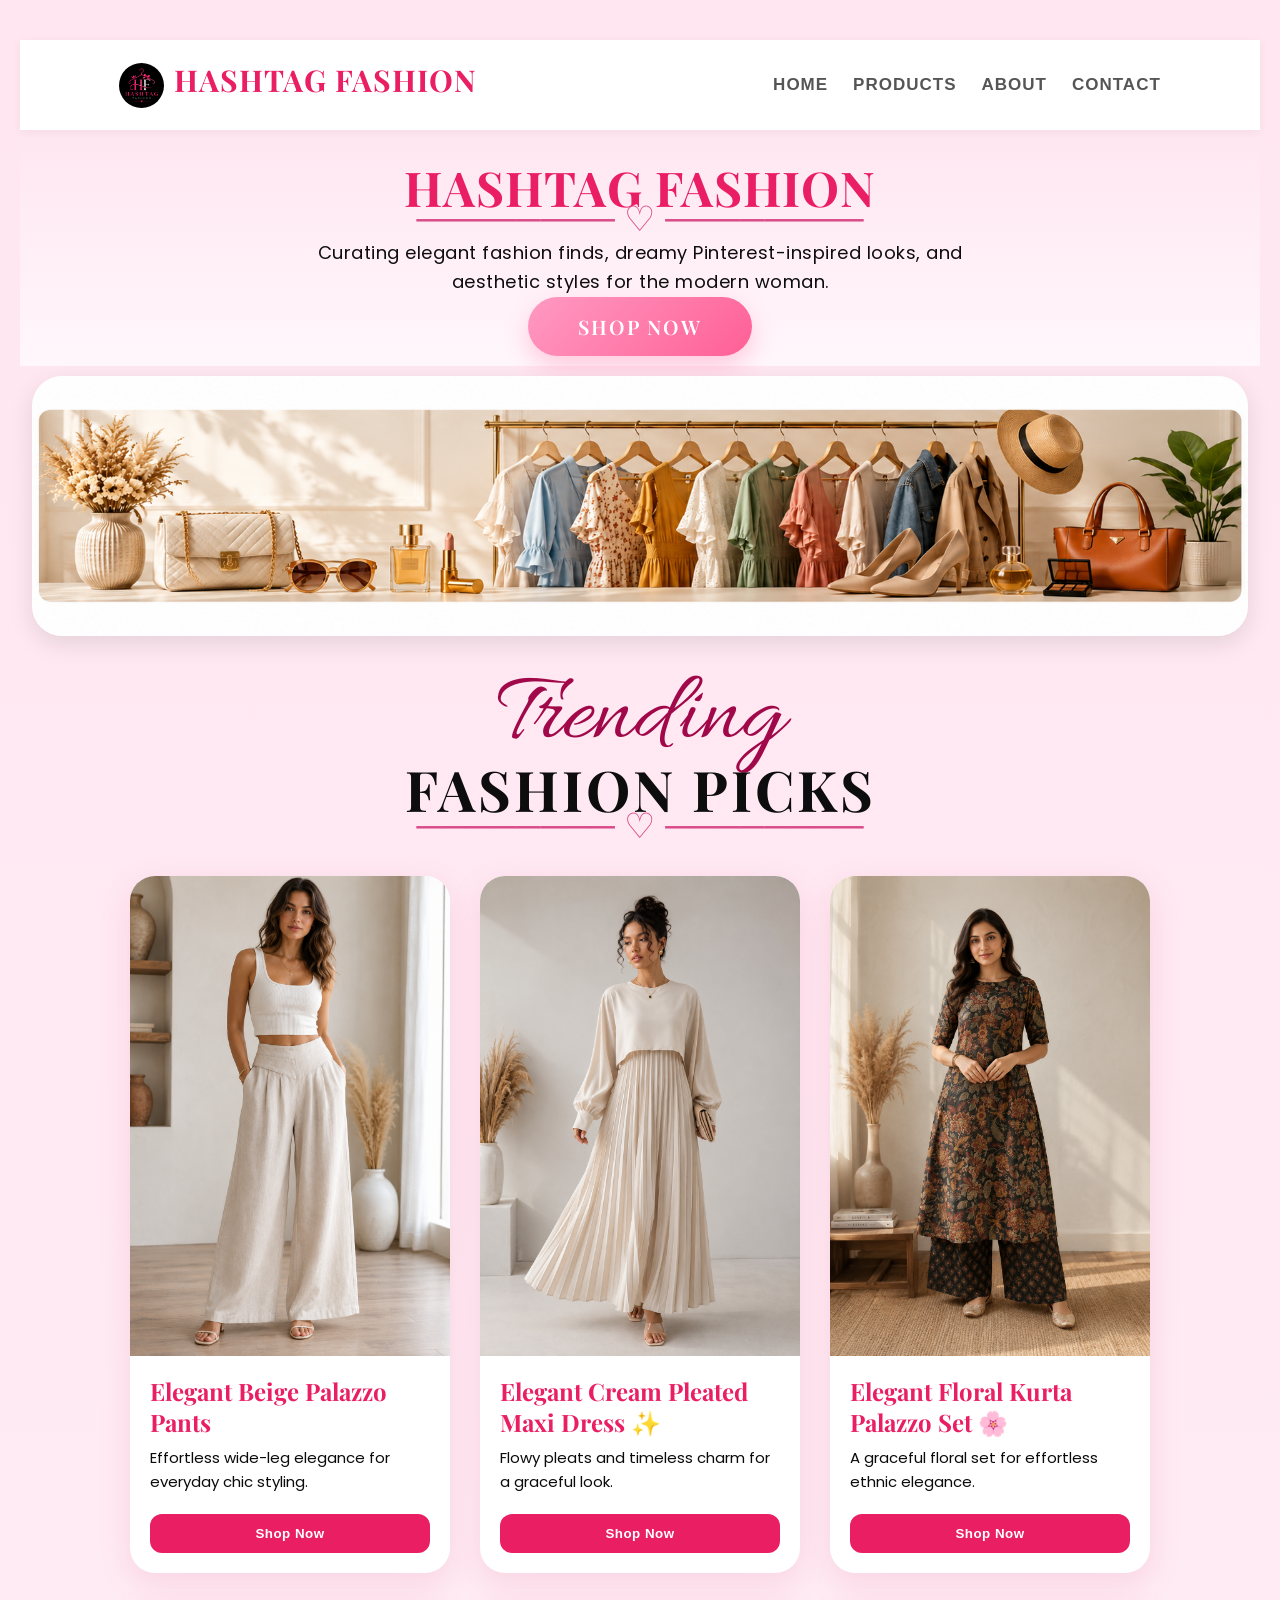
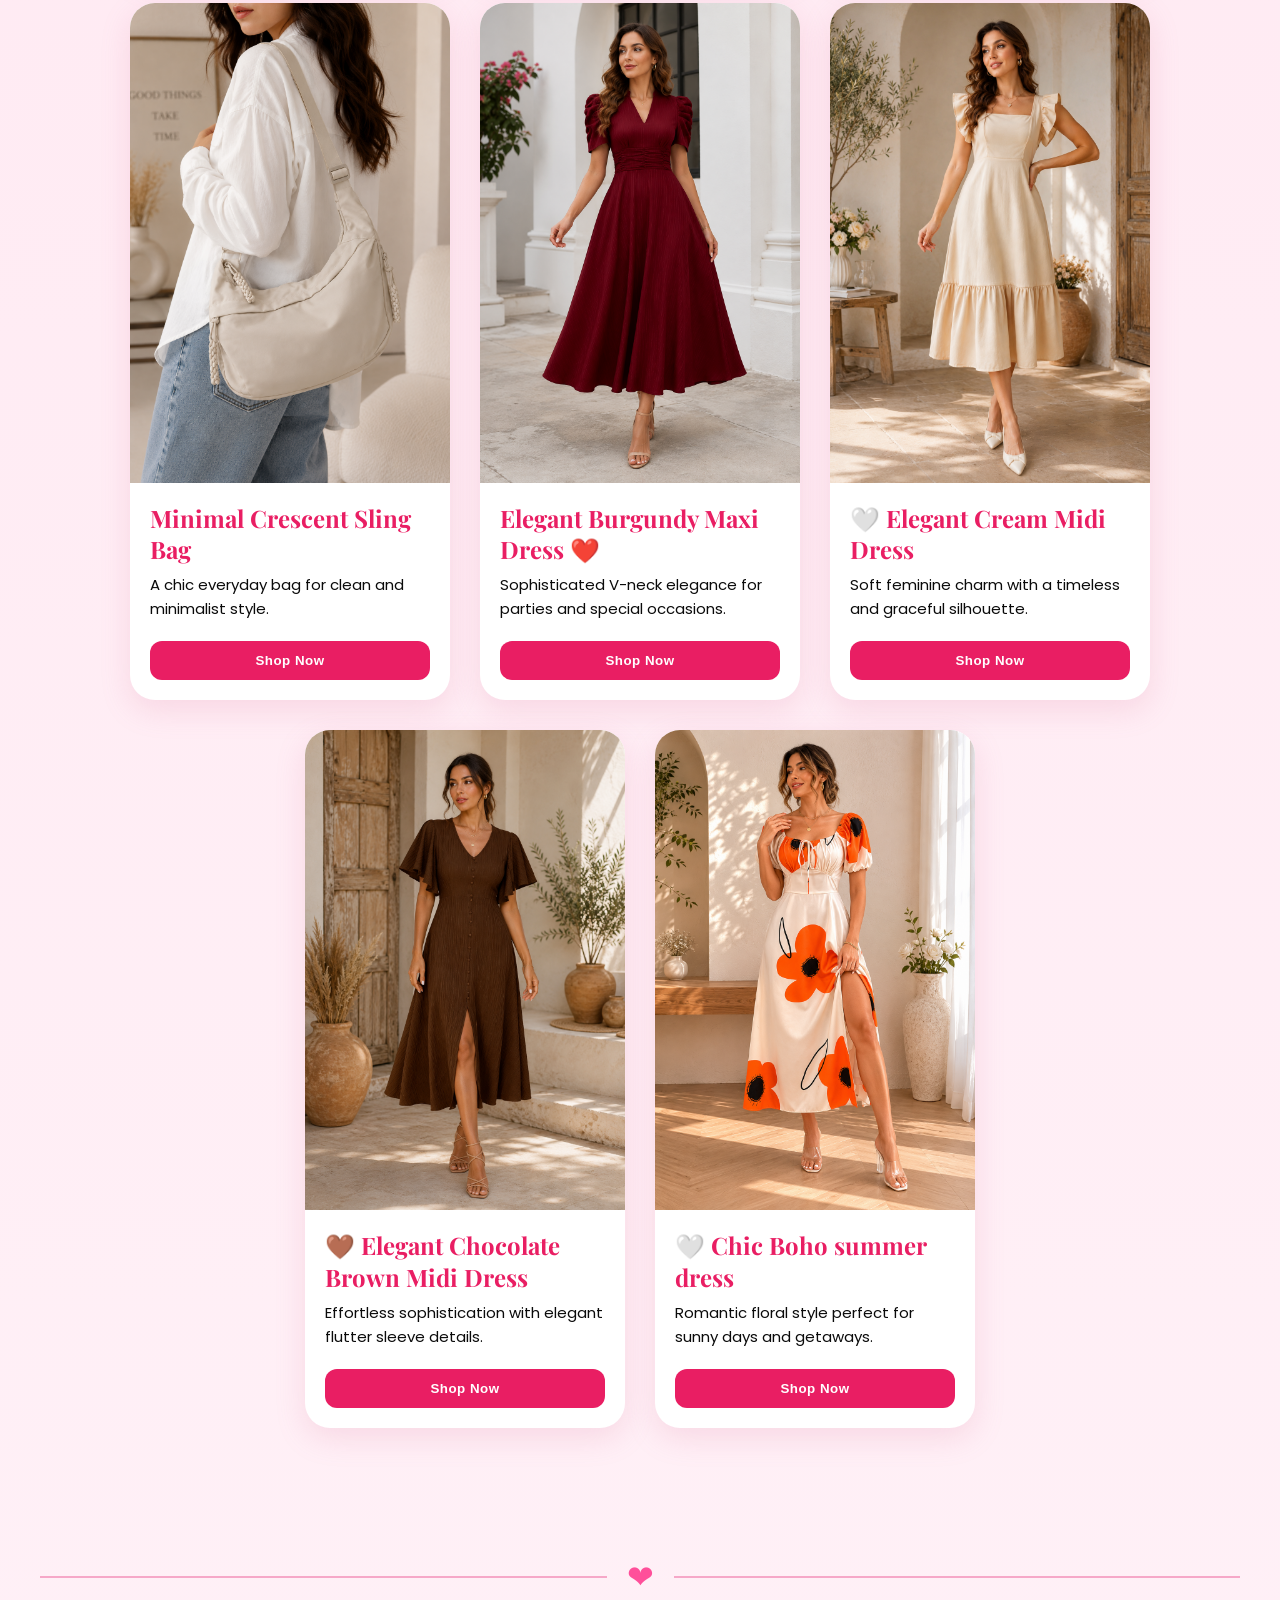
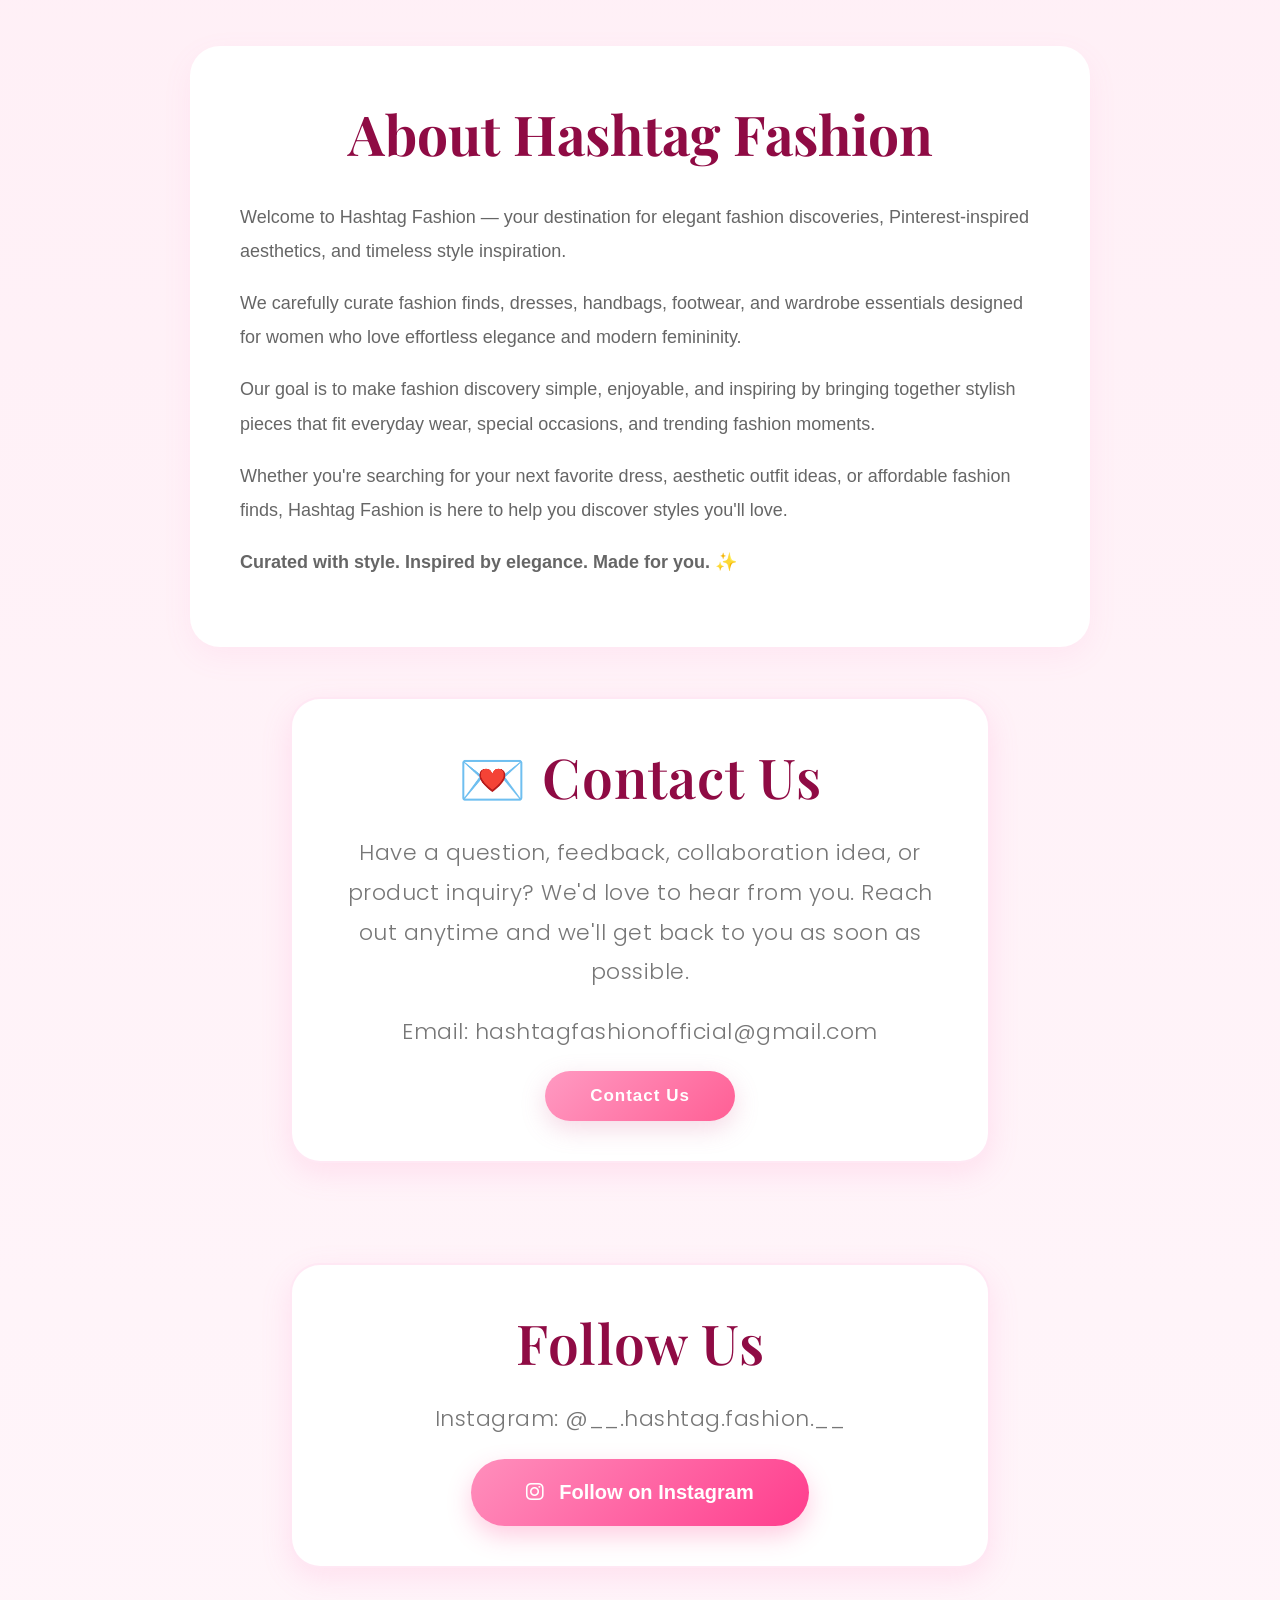
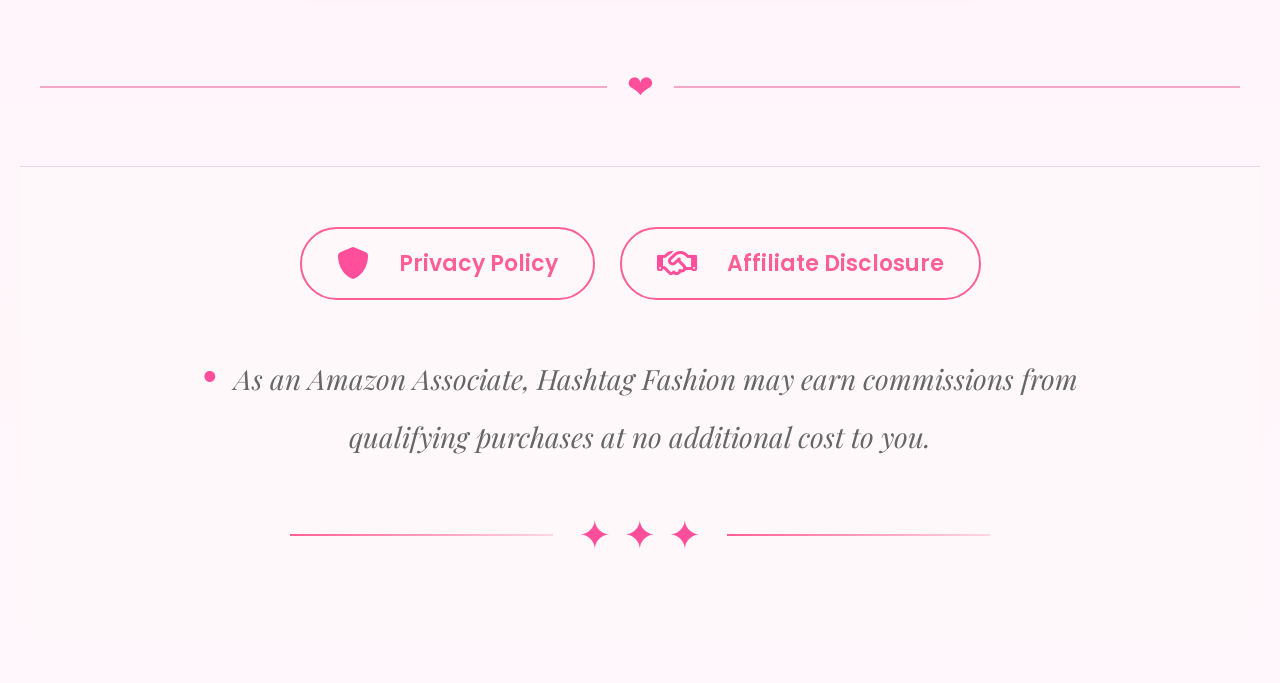
==== index.html @ 9a585436 "Add files via upload" ====
<!DOCTYPE html>
<html lang="en">
<head>
  <meta charset="UTF-8" />
  <meta name="viewport" content="width=device-width, initial-scale=1.0" />
  <title>HASHTAG FASHION</title>
  <link rel="stylesheet" href="style.css" />

  <link rel="preconnect" href="https://fonts.googleapis.com">
<link rel="preconnect" href="https://fonts.gstatic.com" crossorigin>
<link href="https://fonts.googleapis.com/css2?family=Playfair+Display:wght@600;700&family=Poppins:wght@300;400;500;600&display=swap" rel="stylesheet">

<link href="https://fonts.googleapis.com/css2?family=Allura&display=swap" rel="stylesheet">

<link rel="stylesheet"
href="https://cdnjs.cloudflare.com/ajax/libs/font-awesome/6.5.1/css/all.min.css">

<meta name="description" content="Discover elegant fashion finds, trending dresses, bags, ethnic wear and Pinterest-inspired style picks.">
<meta name="keywords" content="fashion, dresses, women's clothing, handbags, amazon fashion, style inspiration">
<meta name="robots" content="index, follow">

<link rel="icon" type="jpg" href="logo1.jpg">

<meta property="og:title" content="HASHTAG FASHION">
<meta property="og:description" content="Elegant fashion finds curated for modern women.">
<meta property="og:image" content="logo1.jpg">

<link rel="stylesheet" href="https://cdnjs.cloudflare.com/ajax/libs/font-awesome/6.5.1/css/all.min.css">

</head>
<body>

  <!-- Navbar -->
  <header>
    <nav class="navbar">
      <div class="logo-container">
  <img src="logo1.jpg" alt="Logo" style="width: 80px; height: 80px; object-fit: contain;">
  <h1 class="logo">HASHTAG FASHION</h1>
</div>

      <ul>
        <li><a href="#home">Home</a></li>
        <li><a href="#products">Products</a></li>
        <li><a href="#about">About</a></li>
        <li><a href="#contact">Contact</a></li>
      </ul>
    </nav>
  </header>

  <!-- Hero Section -->
  <section class="hero" id="home">
    <div class="hero-content">
      <h2>HASHTAG FASHION</h2>
      <span class="heading-heart">──────── ♡ ────────</span>
        
     <p>
     Curating elegant fashion finds, dreamy Pinterest-inspired looks, and aesthetic styles for the modern woman.
    </p>

      <a href="#products" class="btn">SHOP NOW</a>
    </div>
  </section>

  <section class="hero-image">
  <img src="banner 234.jpg" alt="Fashion Banner">
</section>

  <!-- Products Section -->
  <section class="products" id="products">

    <div class="section-heading">
    <span class="heading-small">Trending</span>
    <h2>FASHION PICKS</h2>
    <span class="heading-heart">──────── ♡ ────────</span>
</div>

    <div class="product-container">

      <!-- Product 1 -->
     <a href="https://amzn.to/4dNCUYd"
   target="_blank"
   rel="noopener noreferrer"
   class="product-link">

  <div class="product-card">

    <img src="amazon-pant.jpg" alt="Palazzo Pant" />

    <h3>Elegant Beige Palazzo Pants</h3>

    <p>
      Effortless wide-leg elegance for everyday chic styling.
    </p>

    <button>Shop Now</button>

  </div>

</a>


      <!-- Product 2 -->
  <a href="https://amzn.to/4aaMSBV"
   target="_blank"
   rel="noopener noreferrer"
   class="product-link">

  <div class="product-card">

    <img src="maxi-dress.jpg" alt="Kurti Set" />

    <h3>Elegant Cream Pleated Maxi Dress ✨</h3>

    <p>
      Flowy pleats and timeless charm for a graceful look.
    </p>

    <button>Shop Now</button>

  </div>

</a>


      <!-- Product 4 -->
<a href="https://amzn.to/4nTip10"
   target="_blank"
   rel="noopener noreferrer"
   class="product-link">

  <div class="product-card">

    <img src="kurti-set.jpg" alt="Floral Kurta Palazzo Set" />

    <h3>Elegant Floral Kurta Palazzo Set 🌸</h3>

    <p>
       A graceful floral set for effortless ethnic elegance.
    </p>

    <button>Shop Now</button>

  </div>

</a>

<!-- Product 3 -->
      <!-- Product 3 -->
<a href="https://amzn.to/4dBcPgh"
   target="_blank"
   rel="noopener noreferrer"
   class="product-link">

  <div class="product-card">

    <img src="bag.jpg" alt="Handbag" />

    <h3>Minimal Crescent Sling Bag</h3>

    <p>
      A chic everyday bag for clean and minimalist style.
    </p>

    <button>Shop Now</button>

  </div>

</a>

      <!-- Product 5 -->

      <a href="https://amzn.to/3Qei8cB"
   target="_blank"
   rel="noopener noreferrer"
   class="product-link">

  <div class="product-card">

    <img src="wine-red-dress.jpg" alt="Burgundy Maxi Dress" />

    <h3>Elegant Burgundy Maxi Dress ❤️</h3>

    <p>
      Sophisticated V-neck elegance for parties and special occasions.
    </p>

    <button>Shop Now</button>

  </div>

</a>

  <!-- Product 5 -->

<a href="https://amzn.to/4fhrbUj"
   target="_blank"
   rel="noopener noreferrer"
   class="product-link">

  <div class="product-card">

    <img src="cream-midi-dress.jpg" alt="Cream Midi Dress" />

    <h3>🤍 Elegant Cream Midi Dress</h3>

    <p>
      Soft feminine charm with a timeless and graceful silhouette.
    </p>

    <button>Shop Now</button>

  </div>

</a>

<!-- Product 6 -->

<a href="https://amzn.to/42ZRF5v"
   target="_blank"
   rel="noopener noreferrer"
   class="product-link">

  <div class="product-card">

    <img src="brown-dress.jpg" alt="Brown Midi Dress" />

    <h3>🤎 Elegant Chocolate Brown Midi Dress</h3>

    <p>
      Effortless sophistication with elegant flutter sleeve details.
    </p>

    <button>Shop Now</button>

  </div>

</a>

<!-- Product 7 -->

<a href="https://amzn.to/4uYzz09"
   target="_blank"
   rel="noopener noreferrer"
   class="product-link">

  <div class="product-card">

    <img src="flower-dress.jpg" alt="Boho Floral Maxi Dress" />

    <h3>🤍 Chic Boho summer dress</h3>

    <p>
      Romantic floral style perfect for sunny days and getaways.
    </p>

    <button>Shop Now</button>

  </div>

</a> 

    </div>

  </section>

  <div class="footer-divider">
    <span>❤</span>
</div>


  <!-- About Section -->
<section id="about" class="about-section">

  <div class="about-card">

    <h2>About Hashtag Fashion</h2>

    <p>Welcome to Hashtag Fashion — your destination for elegant fashion discoveries, Pinterest-inspired aesthetics, and timeless style inspiration.</p>

    <p>We carefully curate fashion finds, dresses, handbags, footwear, and wardrobe essentials designed for women who love effortless elegance and modern femininity.</p>

    <p>Our goal is to make fashion discovery simple, enjoyable, and inspiring by bringing together stylish pieces that fit everyday wear, special occasions, and trending fashion moments.</p>

    <p>Whether you're searching for your next favorite dress, aesthetic outfit ideas, or affordable fashion finds, Hashtag Fashion is here to help you discover styles you'll love.</p>

    <p><strong>Curated with style. Inspired by elegance. Made for you. ✨</strong></p>

  </div>

</section>


  <!-- Contact Section -->

  <section id="contact" class="contact">
    <div class="contact-box">

<h2>💌 Contact Us</h2>

<p>
Have a question, feedback, collaboration idea, or product inquiry?
We'd love to hear from you. Reach out anytime and we'll get back to you as soon as possible.
</p>

<p>Email: hashtagfashionofficial@gmail.com</p>

<a href="mailto:hashtagfashionofficial@gmail.com">
<button>Contact Us</button>
</a>

</div>

</section>

<section class="contact" id="contact">
  <div class="contact-box">


    <h2>Follow Us</h2>

    <p>Instagram: @__.hashtag.fashion.__</p>

    <a href="https://www.instagram.com/__.hashtag.fashion.__/"
   target="_blank"
   class="instagram-btn">
   <i class="fab fa-instagram"></i>
   Follow on Instagram
</a>
</div>

  </section>

  <div class="footer-divider">
    <span>❤</span>
</div>

  <!-- Footer -->

<footer>
  <div class="footer-links">

    <a href="privacy.html" class="footer-btn">
    <i class="fa-solid fa-shield"></i>
    Privacy Policy
</a>

<a href="affiliate disclosure.html" class="footer-btn">
    <i class="fa-regular fa-handshake"></i>
    Affiliate Disclosure
</a>

</div>

  <div class="affiliate-note">
    <span class="pink-dot">•</span>
    As an Amazon Associate, Hashtag Fashion may earn commissions from qualifying purchases at no additional cost to you.
</div>

<div class="sparkle-divider">
    <span>✦ ✦ ✦</span>
</div>

</footer>



</body>
</html>
---- style.css ----
@import url('https://fonts.googleapis.com/css2?family=Playfair+Display:wght@400;500;600;700&family=Poppins:wght@300;400;500&display=swap');
body{
    font-family: 'Poppins', sans-serif;
}
*{
  margin: 0;
  padding: 0;
  box-sizing: border-box;
  font-family: Arial, sans-serif;
}

body{
  background: #fff7fb;
  color: #333;
}

/* Navbar */

.navbar{
  display: flex;
  justify-content: space-between;
  align-items: center;
  padding: 20px 8%;
  background: white;
  box-shadow: 0 2px 10px rgba(0,0,0,0.05);
  position: sticky;
  top: 0;
}

.logo-container{
  display: flex;
  align-items: center;
  gap: 10px;
}

.logo-container img{
    width: 45px !important;
    height: 45px !important;
    border-radius:50%;
}

.logo-container img:hover{
    transform:scale(1.05);
}

.logo{
    color:#e91e63;
    font-size:30px;
    font-family:'Playfair Display', serif;
    font-weight:700;
    letter-spacing:1px;
}

.navbar ul{
  display: flex;
  gap: 25px;
  list-style: none;
}

.navbar a{
    text-decoration:none;
    color:#555;
    font-size:17px;
    font-weight:600;
    letter-spacing:1px;
    text-transform:uppercase;
    transition:0.3s;
    display:inline-block;
}

.navbar a:hover{
    color:#e91e63;
    transform:translateY(-2px);
}

/* Hero Section */

.hero{
  display: flex;
  justify-content: center;
  align-items: center;
  text-align: center;
  background: linear-gradient(to bottom, #ffe6f0, #fff7fb);
  padding: 25px 20px;
  padding-bottom: 10px;
}

.hero p{
    font-size: 20px;
    line-height: 1.8;
    color: #6d6d6d;
    max-width: 750px;
    margin: 20px auto 35px;
    font-weight: 400;
    letter-spacing: 0.5px;
    font-family: 'Poppins', sans-serif;
}

.hero-content h2{
    font-size: 48px;
    color: #e91e63;
    font-family: 'Playfair Display', serif;
    letter-spacing: 1px;
    margin-bottom: 0;
}

.hero-content p{
  font-size: 18px;
  max-width: 700px;
  margin: auto;
  line-height: 1.6;
  color: #0e0d0d;
}

.hero button{
  margin-top: 30px;
  padding: 14px 35px;
  border: none;
  border-radius: 12px;
  background: #e91e63;
  color: rgb(247, 242, 242);
  font-size: 18px;
  cursor: pointer;
  transition: 0.3s;
}

.hero button:hover{
  transform: scale(1.05);
}

.hero-image{
    width:100%;
    display:flex;
    justify-content:center;
    margin-top:10px;
    margin-bottom:0;
}

.hero-image img{
    width:98%;
    max-width:2500px;
    height:260px;
    object-fit:cover;
    border-radius:30px;
    box-shadow:0 8px 25px rgba(0,0,0,0.1);
}

.hero .btn{
    display:inline-block;
    padding:16px 50px;
    border-radius:50px;
    background:linear-gradient(135deg,#ff9ac2,#ff5f95);
    color:white;
    text-decoration:none;

    font-family:'Playfair Display', serif;
    font-size:20px;
    font-weight:600;
    letter-spacing:2px;
    text-transform:uppercase;

    box-shadow:0 10px 25px rgba(255,95,149,0.3);
    transition:0.3s ease;
}

.hero .btn:hover{
    transform:translateY(-4px);
    box-shadow:0 12px 25px rgba(255,95,149,0.45);
}

/* Products */

.products{
  padding: 80px 8%;
  padding-top: 20px;
}

.section-heading{
    text-align:center;
    margin-bottom:30px;
}

.heading-small{
    font-family:'Playfair Display', serif;
    font-size:100px;
    font-family:'Allura', cursive;
    color:#a1084a;
    font-weight:500;
    margin-bottom:0;
}

.section-heading h2{
    font-family:'Playfair Display', serif;
    font-size:56px;
    letter-spacing:3px;
    color:#0e0d0d;
    margin:0;
    font-weight:700;
    margin-top: -30px;
}

.heading-line{
    width:120px;
    height:2px;
    background:#d86a9a;
    margin:15px auto;
}

.heading-heart{
    display:block;
    font-size:35px;
    color:#da4c89;
    margin-top: -20px;
}

.product-container{
  display: flex;
  justify-content: center;
  gap: 30px;
  flex-wrap: wrap;
}

.product-card{
    background:white;
    width:320px;
    border-radius:25px;
    overflow:hidden;
    box-shadow:0 10px 30px rgba(216, 113, 147, 0.18);
    transition:0.4s;
    display:flex;
    flex-direction:column;
    min-height: 200px;
}

.product-card:hover{
    transform: translateY(-12px);
    box-shadow: 0 15px 35px rgba(216,106,154,0.18);
}

.product-card img{
  width: 100%;
  aspect-ratio: 2/3;
  object-fit: contain;
  background: #fff;
  transition:0.4s;
}

.product-card:hover img{
    transform:scale(1.05);
}

.product-card h3{
    padding:20px 20px 8px;
    color:#e91e63;
    font-family:'Playfair Display', serif;
    font-size:24px;
    font-weight:700;
    line-height:1.3;
    margin:0;
    min-height:auto;
}

.product-card p{
    padding:0 20px;
    color:#0a0a0a;
    font-family:'Poppins', sans-serif;
    font-size:15px;
    line-height:1.6;
    margin:0 0 20px;
    min-height:auto;
}

.product-card button{
    margin:20px;
    margin-top:auto;
    padding:12px 25px;
    border:none;
    border-radius:12px;
    background:#e91e63;
    color:white;
    cursor:pointer;
    transition:0.3s;
    font-weight:600;
    letter-spacing:0.5px;
}

.product-card button:hover{
  transform: scale(1.05);
}

/* About */

.about{
  padding: 80px 8%;
  text-align: center;
  background: #ffeef5;
}

.about h2,
.social h2{
    font-family:'Playfair Display', serif;
    font-size:58px;
    font-weight:600;
    color:#a00749;
    letter-spacing:1px;
    margin-bottom:25px;
    text-align:center;
}

.about p{
    font-family:'Poppins', sans-serif;
    font-size:20px;
    line-height:2;
    color:#666;
    max-width:900px;
    margin:0 auto;
    text-align:center;
    font-weight:300;
}

.about-card{
    max-width:900px;
    margin:0 auto;
    background:#fff;
    padding:50px;
    border-radius:30px;
    box-shadow:0 10px 30px rgba(255,105,180,.08);
    text-align:left;
}

.about-card h2{
    text-align:center;
    font-family:'Playfair Display',serif;
    color:#8f0b44;
    margin-bottom:30px;
    font-size: 55px;
}

.about-card p{
    color:#666;
    line-height:1.9;
    margin-bottom:18px;
}


/* Contact */

.contact{
  padding: 10px 8%;
  text-align: center;
}

.contact h2{
    font-family:'Playfair Display', serif;
    font-size:55px;
    color:#8f0b44;
    font-weight:600;
    letter-spacing:1px;
    margin-bottom:20px;
}

.contact p{
    font-family:'Poppins', sans-serif;
    font-size:22px;
    color:#777;
    line-height:1.8;
    font-weight:300;
    letter-spacing:0.5px;
}

.contact button{
    padding:15px 45px;
    border:none;
    border-radius:50px;
    background:linear-gradient(135deg,#ff9ac2,#ff5f95);
    color:white;
    font-size:17px;
    font-weight:600;
    letter-spacing:1px;
    cursor:pointer;
    transition:0.3s;
    box-shadow:0 8px 25px rgba(216,106,154,0.25);
}

.contact button:hover{
    transform:translateY(-4px);
    box-shadow:0 12px 30px rgba(216,106,154,0.35);
}

.contact-btn{
    display:inline-block;
    padding:12px 30px;
    background:#f5a3c7;
    color:white;
    text-decoration:none;
    border-radius:30px;
    font-weight:600;
}

.product-link{
    text-decoration: none;
    color: inherit;
    display: flex;
    flex-direction: column;
}

/* Footer */

footer{
    text-align:center;
    padding:35px 20px;
    margin-top:60px;
    background:#fff8fb;
    border-top:1px solid #f3d5e2;
}

footer p{
    font-family:'Cormorant Garamond', serif;
    font-size:20px;
    color:#9c7b89;
    letter-spacing:1px;
    font-style:italic;
}

.footer-links{
    display:flex;
    justify-content:center;
    gap:25px;
    margin:25px 0;
    flex-wrap:wrap;
}

.footer-btn{
    display:inline-flex;
    align-items:center;
    justify-content:center;

    min-width:280px;
    padding:18px 35px;

    border:2px solid #ff5f95;
    border-radius:50px;

    text-decoration:none;
    color:#ff5f95;

    font-size:22px;
    font-weight:600;
    font-family:'Poppins', sans-serif;

    transition:0.3s ease;
}

.footer-btn:hover{
    background:#ff5f95;
    color:white;
    transform:translateY(-3px);
}


body{
    font-family:'Poppins', sans-serif;
    background:linear-gradient(to bottom,#ffe6f0,#fff7fb);
    margin:0;
    padding:40px 20px;
    color:#444;
}

.policy-container{
    max-width:900px;
    margin:auto;
    background:white;
    padding:50px;
    border-radius:30px;
    box-shadow:0 10px 30px rgba(233,30,99,0.12);
}

h1{
    font-family:'Playfair Display', serif;
    font-size:60px;
    color:#e91e63;
    text-align:center;
    margin-bottom:10px;
}

.updated{
    text-align:center;
    color:#999;
    margin-bottom:40px;
}

p{
    font-size:18px;
    line-height:1.9;
    color:#555;
    margin-bottom:20px;
}

.email-box{
    background:#fff0f6;
    border:1px solid #ffd3e2;
    padding:20px;
    border-radius:15px;
    margin-top:30px;
    text-align:center;
}

.email-box a{
    color:#e91e63;
    text-decoration:none;
    font-weight:600;
}

.home-btn{
    display:inline-block;
    margin-top:30px;
    padding:14px 35px;
    background:linear-gradient(135deg,#ff9ac2,#ff5f95);
    color:white;
    text-decoration:none;
    border-radius:50px;
    font-weight:600;
}

.footer-divider{
    display:flex;
    align-items:center;
    margin:50px auto;
    max-width:1200px;
}

.footer-divider::before,
.footer-divider::after{
    content:"";
    flex:1;
    height:2px;
    background:#f6a8c8;
}

.footer-divider span{
    padding:0 20px;
    color:#ff4f9a;
    font-size:32px;
}

.footer-btn i{
    font-size:32px;
    color:#ff4f9a;
    margin-right:15px;
}

.footer-btn{
    display:flex;
    align-items:center;
    justify-content:center;
    gap:15px;
}

.instagram-btn{
    display:inline-flex;
    align-items:center;
    gap:15px;

    padding:22px 55px;

    border-radius:60px;

    background:linear-gradient(135deg,#ff8fbc,#ff3d8d);

    color:white;
    text-decoration:none;

    font-size:20px;
    font-weight:700;

    box-shadow:0 10px 25px rgba(255,61,141,.25);
}

.contact-box,
.follow-box{
    max-width:700px;
    margin:40px auto;
    padding:40px;
    background:#fff;
    border-radius:30px;
    border:2px solid rgba(255,105,180,.15);
    box-shadow:0 10px 30px rgba(255,105,180,.15);
}

.affiliate-text{
    text-align:center;
    max-width:900px;
    margin:40px auto;

    font-family:'Playfair Display', serif;
    font-size:32px;
    line-height:1.8;
    font-style:italic;

    color:#666;
}

.affiliate-note{
    max-width:900px;
    margin:40px auto;
    text-align:center;

    font-family:'Playfair Display', serif;
    font-size:28px;
    line-height:1.8;
    font-style:italic;
    color:#666;
}

/* Affiliate Disclosure */

.affiliate-section{
    padding: 80px 8%;
    background:#ffeef5;
}

.affiliate-card{
    max-width: 950px;
    margin: 0 auto;
    background:#fff;
    padding:50px;
    border-radius:30px;
    box-shadow:0 10px 30px rgba(255,105,180,.08);
}

.affiliate-card h1{
    text-align:center;
    font-family:'Playfair Display',serif;
    font-size:60px;
    color:#a00749;
    margin-bottom:35px;
}

.affiliate-card p{
    font-family:'Poppins',sans-serif;
    color:#666;
    font-size:20px;
    line-height:2;
    margin-bottom:18px;
}

.contact-line{
    text-align: center;
    margin-bottom:20px;
}

.email-btn{
    display:table;
    margin:0 auto;
    padding:14px 28px;
    background:linear-gradient(135deg,#ff69b4,#ff3d8d);
    color:white;
    text-decoration:none;
    border-radius:50px;
    font-family:'Poppins',sans-serif;
    font-weight:500;
    font-size:16px;
    box-shadow:0 8px 20px rgba(255,61,141,.25);
    transition:.3s;
}

.email-btn:hover{
    transform:translateY(-3px);
    box-shadow:0 12px 25px rgba(255,61,141,.35);
}

.pink-dot{
    color:#ff4f9a;
    font-size:40px;
    margin-right:10px;
}

.sparkle-divider{
    display:flex;
    align-items:center;
    justify-content:center;
    margin:50px auto;
    max-width:700px;
}

.sparkle-divider::before,
.sparkle-divider::after{
    content:"";
    flex:1;
    height:2px;
    background:linear-gradient(to right,#ff5f95,#ffd6e6);
}

.sparkle-divider span{
    color:#ff4f9a;
    font-size:40px;
    padding:0 25px;
}

 /* MOBILE RESPONSIVE */

@media (max-width:768px){

    body{
        overflow-x:hidden;
    }

    /* Navbar */

    .navbar{
        padding:15px 5%;
        flex-direction:column;
        gap:15px;
    }

    .logo{
        font-size:24px;
        text-align:center;
    }

    .navbar ul{
        gap:15px;
        flex-wrap:wrap;
        justify-content:center;
    }

    .navbar a{
        font-size:13px;
    }

    /* Hero */

    .hero{
        padding:20px 15px;
    }

    .hero-content h2{
        font-size:34px;
    }

    .hero-content p,
    .hero p{
        font-size:15px;
        line-height:1.7;
    }

    .hero-image img{
        width:100%;
        height: 60px;
        border-radius:20px;
    }

    .hero .btn{
        padding:12px 30px;
        font-size:16px;
    }

    /* Section Heading */

    .heading-small{
        font-size:50px;
    }

    .section-heading h2{
        font-size:30px;
        margin-top:-15px;
    }

    .heading-heart{
        font-size:26px;
    }

    .heading-line{
        width:70px;
    }

    /* Products */

.products{
    padding:25px 4px;
}

.product-container,
.products-grid{
    display:grid;
    grid-template-columns:repeat(2,1fr);
    gap:6px;
    width:100%;
    align-items:stretch;
}

.product-card{
    width:100%;
    margin:0;
    display:flex;
    flex-direction:column;
    background:#fff;
    border-radius:15px;
    overflow:hidden;
    height:100%;
}

.product-card img{
    width:100%;
    aspect-ratio:3/4;
    object-fit:cover;
    display:block;
    margin:0;
}

/* TITLE */
.product-card h3{
    font-size:14px;
    line-height:1.3;
    margin:6px 8px 2px;
    padding:0;
    min-height:auto !important;
    height:auto !important;
    display:block;
}

/* DESCRIPTION */
.product-card p{
    font-size:12px;
    line-height:1.45;
    margin:0 8px 8px;
    padding:0;
    min-height:auto !important;
    height:auto !important;
    flex-grow:0;
}

/* BUTTON */
.product-card button{
    margin-top:auto;
    margin-left:8px;
    margin-right:8px;
    margin-bottom:8px;
    padding:10px;
    font-size:13px;
    border-radius:25px;
}

/* REMOVE EXTRA SPACING */
.product-card *{
    box-sizing:border-box;
}

/* IMPORTANT FIX */
.product-card h3,
.product-card p{
    position:static !important;
    top:auto !important;
    bottom:auto !important;
}

    /* About */

    .about{
        padding:50px 5%;
    }

    .about-card{
        padding:30px 20px;
        border-radius:25px;
    }

    .about-card h2{
        font-size:38px;
    }

    .about-card p{
        font-size:16px;
        line-height:1.8;
    }

    /* Contact & Follow */

    .contact{
        padding:10px 5%;
    }

    .contact-box,
    .follow-box{
        padding:25px 20px;
        margin:20px auto;
        border-radius:25px;
    }

    .contact h2{
        font-size:38px;
    }

    .contact p{
        font-size:16px;
    }

    .contact button{
        width:100%;
        max-width:280px;
        font-size:15px;
    }

    .instagram-btn{
        width:100%;
        max-width:300px;
        justify-content:center;
        padding:16px 20px;
        font-size:16px;
    }

    /* Footer */

.footer-links{
    display:flex;
    flex-direction:row;
    justify-content:center;
    align-items:center;
    gap:10px;
}

.footer-btn{
    width:48%;
    max-width:none;
    min-width:0;
    font-size:13px;
    padding:12px 8px;
}

    .affiliate-text,
    .affiliate-note{
        font-size:18px;
        padding:0 15px;
    }

    .footer-divider{
        margin:30px auto;
    }

    .footer-divider span{
        font-size:24px;
    }

    /* Privacy & Affiliate Pages */

    .policy-container,
    .affiliate-card{
        padding:25px 20px;
        border-radius:25px;
    }

    h1,
    .affiliate-card h1{
        font-size:40px;
    }

    .affiliate-card p,
    .policy-container p{
        font-size:16px;
        line-height:1.8;
    }

    .email-btn{
        font-size:14px;
        padding:12px 18px;
        word-break:break-word;
    }
}
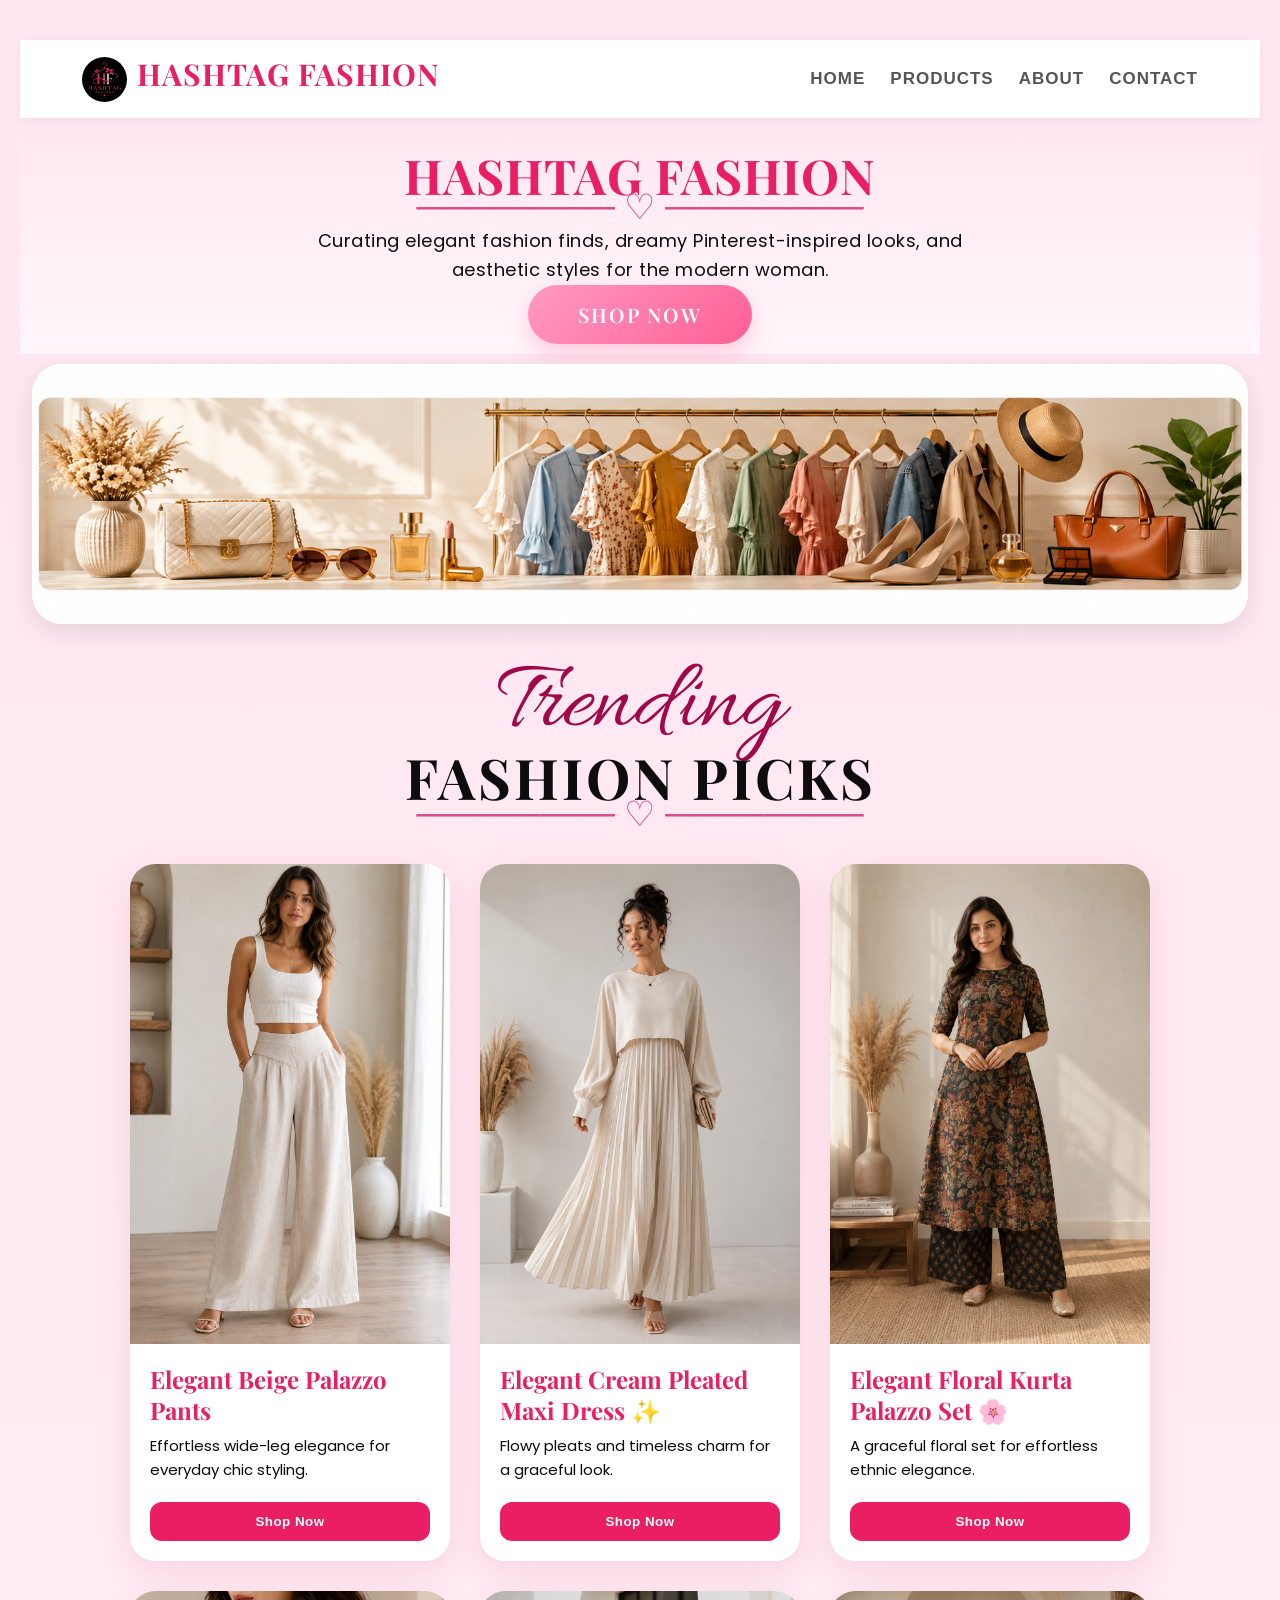
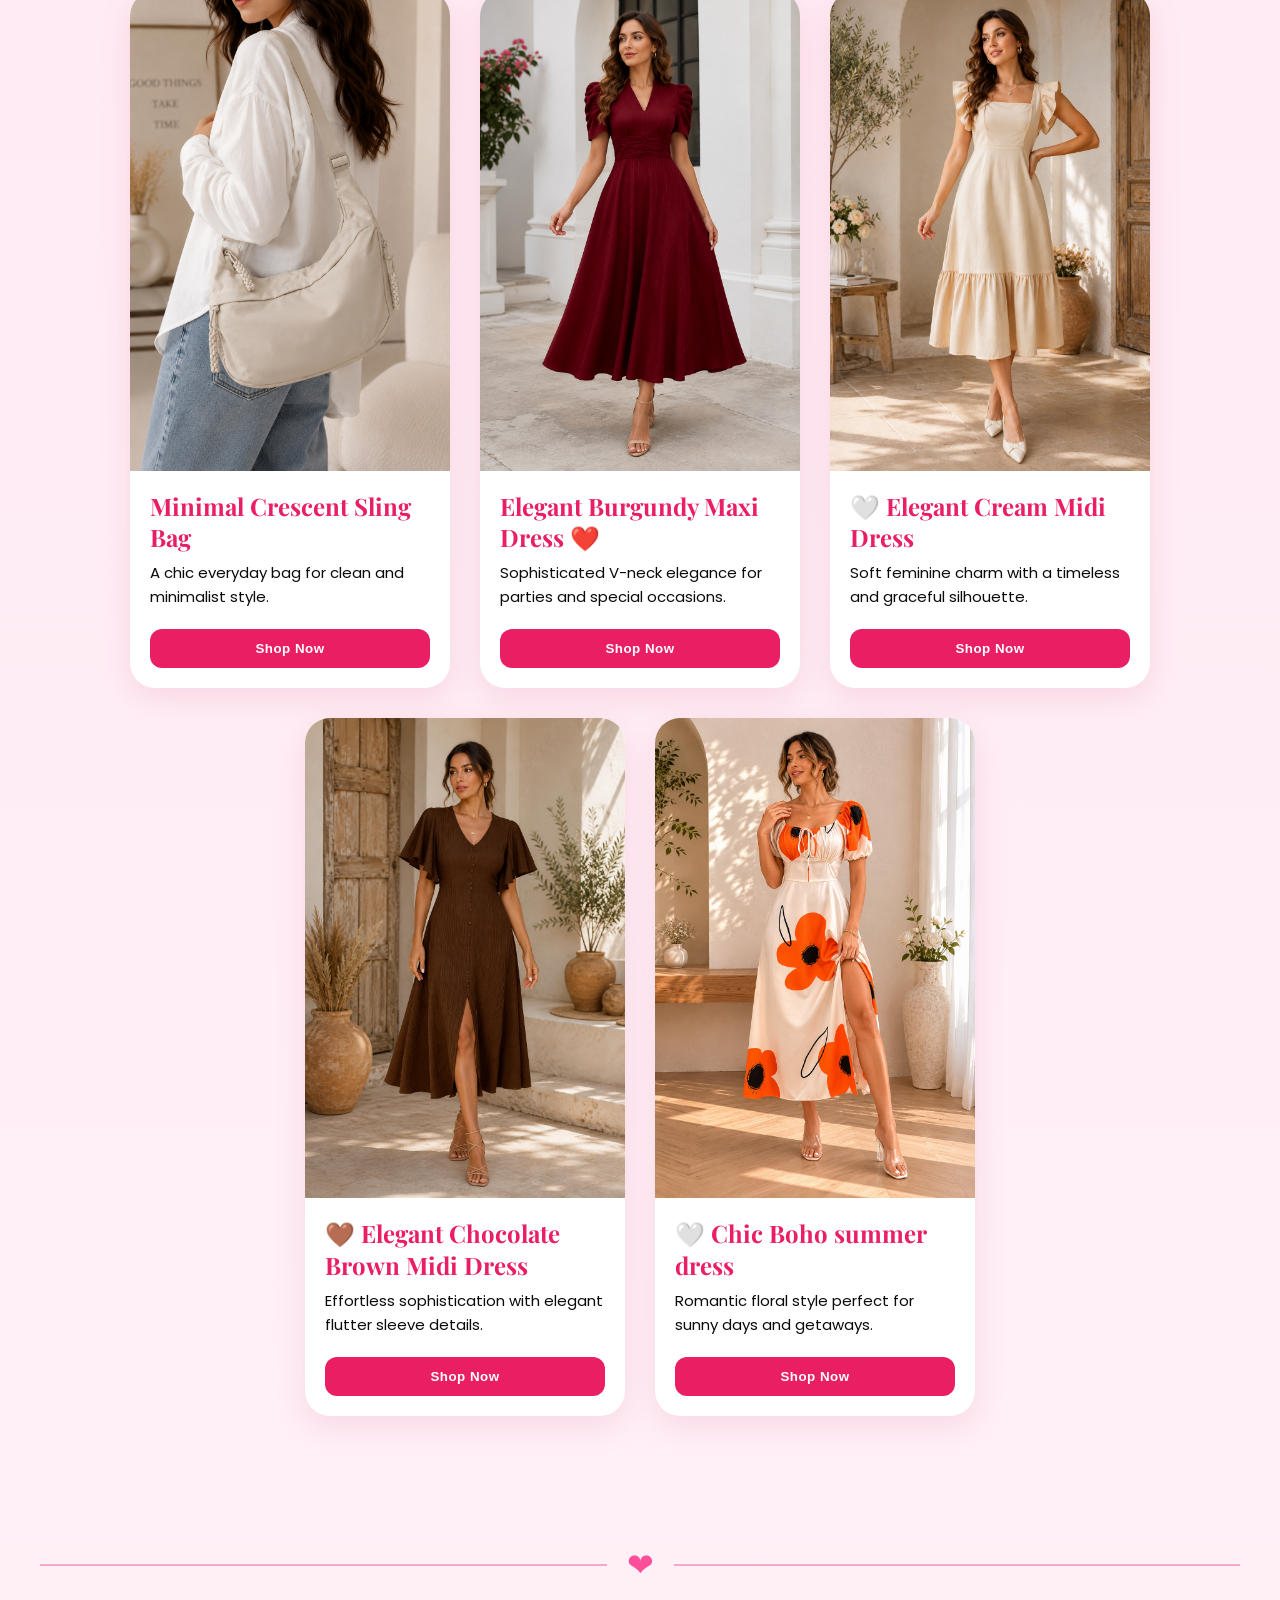
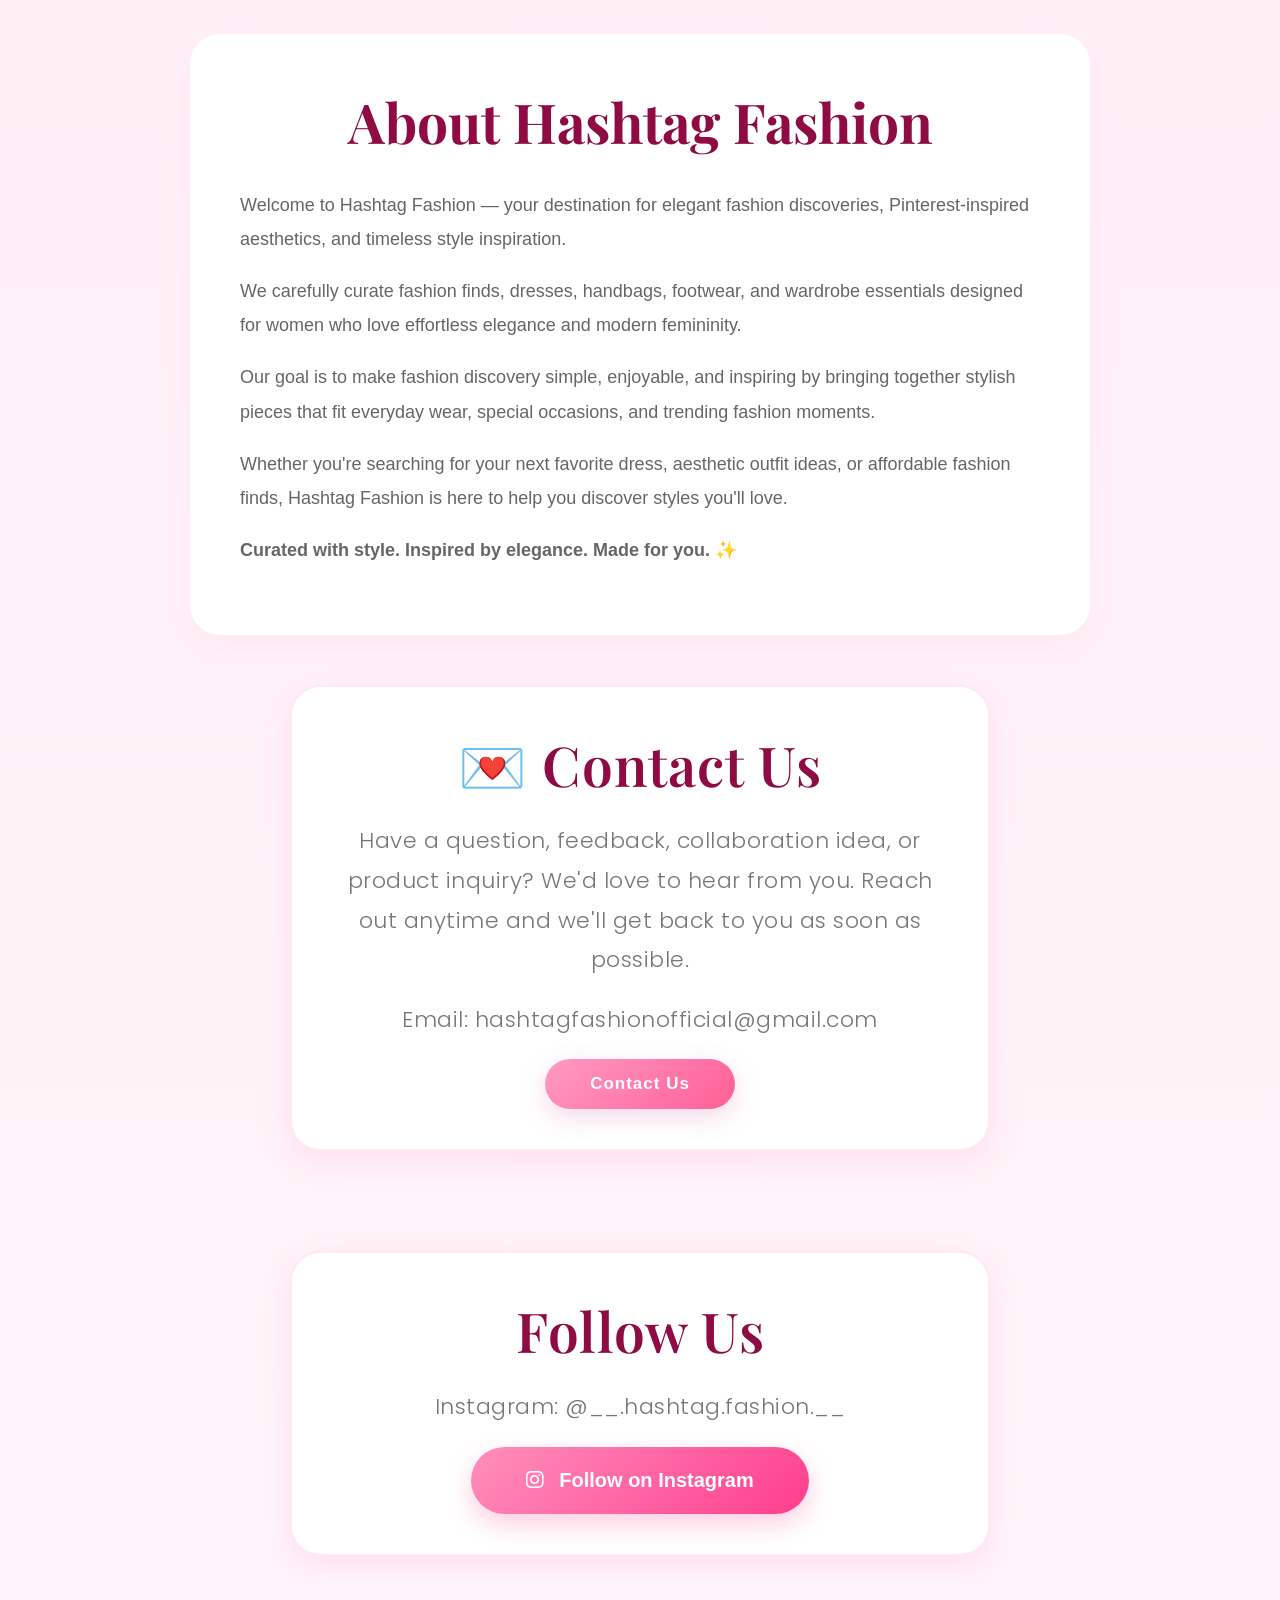
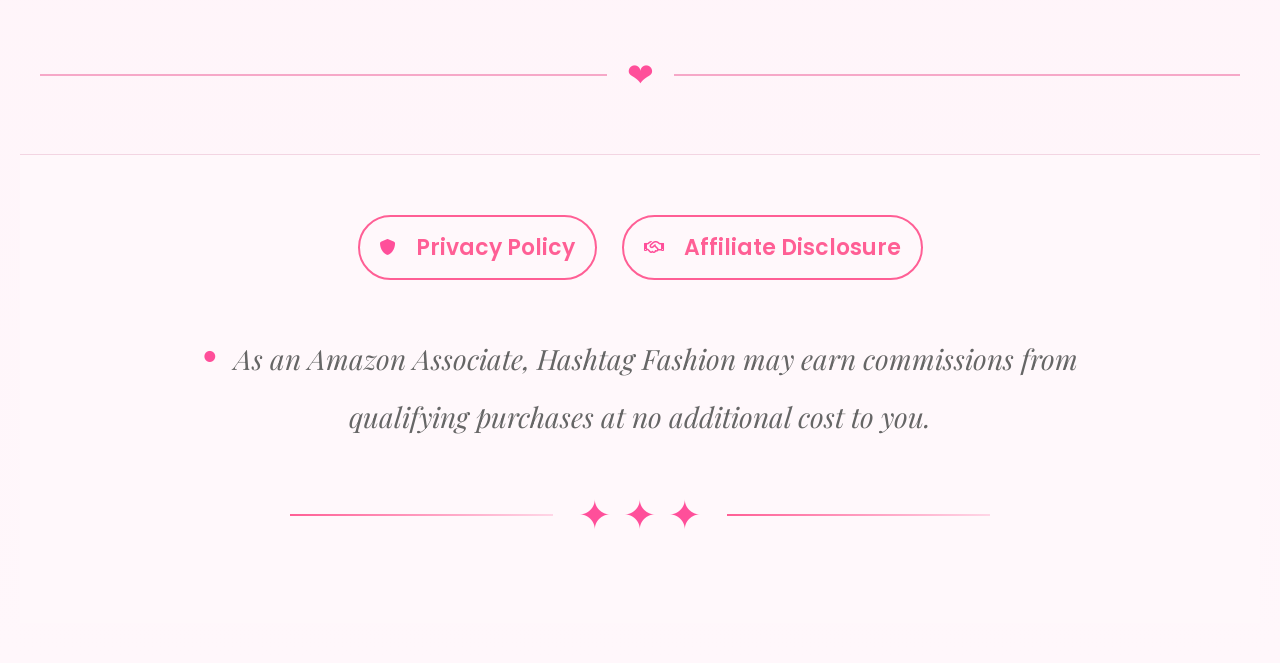
==== commit 5c7a09ff: "Add files via upload" ====
--- a/index.html
+++ b/index.html
@@ -1,4 +1,3 @@
-
 <!DOCTYPE html>
 <html lang="en">
 <head>
@@ -35,7 +34,7 @@
   <header>
     <nav class="navbar">
       <div class="logo-container">
-  <img src="logo1.jpg" alt="Logo" style="width: 80px; height: 80px; object-fit: contain;">
+  <img src="logo1.jpg" alt="Logo">
   <h1 class="logo">HASHTAG FASHION</h1>
 </div>
 
--- a/style.css
+++ b/style.css
@@ -18,13 +18,16 @@
 
 .navbar{
   display: flex;
+  flex-direction: row;
   justify-content: space-between;
   align-items: center;
-  padding: 20px 8%;
+  padding: 14px 5%;
   background: white;
   box-shadow: 0 2px 10px rgba(0,0,0,0.05);
   position: sticky;
   top: 0;
+  width: 100%;
+  box-sizing: border-box;
 }
 
 .logo-container{
@@ -218,6 +221,7 @@
   justify-content: center;
   gap: 30px;
   flex-wrap: wrap;
+  align-items: stretch;
 }
 
 .product-card{
@@ -402,6 +406,7 @@
     color: inherit;
     display: flex;
     flex-direction: column;
+    height: 100%;
 }
 
 /* Footer */
@@ -412,6 +417,9 @@
     margin-top:60px;
     background:#fff8fb;
     border-top:1px solid #f3d5e2;
+    width:100%;
+    box-sizing:border-box;
+    overflow-x:hidden;
 }
 
 footer p{
@@ -435,8 +443,8 @@
     align-items:center;
     justify-content:center;
 
-    min-width:280px;
-    padding:18px 35px;
+    min-width:0;
+    padding:14px 20px;
 
     border:2px solid #ff5f95;
     border-radius:50px;
@@ -544,9 +552,9 @@
 }
 
 .footer-btn i{
-    font-size:32px;
+    font-size:16px;
     color:#ff4f9a;
-    margin-right:15px;
+    margin-right:5px;
 }
 
 .footer-btn{
@@ -701,31 +709,76 @@
 
 @media (max-width:768px){
 
-    body{
+    html, body{
         overflow-x:hidden;
+        max-width:100%;
+        width:100%;
+        padding:0;
+        margin:0;
+    }
+
+    header{
+        width:100%;
+        margin:0;
+        padding:0;
+        display:block;
+    }
+
+    * {
+        max-width:100%;
     }
 
     /* Navbar */
 
     .navbar{
-        padding:15px 5%;
-        flex-direction:column;
-        gap:15px;
+        padding:10px 3%;
+        flex-direction:row;
+        justify-content:space-between;
+        align-items:center;
+        gap:0;
+        flex-wrap:nowrap;
+        width:100%;
+        box-sizing:border-box;
+    }
+
+    .logo-container{
+        flex-direction:row;
+        align-items:center;
+        justify-content:flex-start;
+        gap:5px;
+        flex-shrink:0;
+        max-width:45%;
+    }
+
+    .logo-container img{
+        width:28px !important;
+        height:28px !important;
+        flex-shrink:0;
     }
 
     .logo{
-        font-size:24px;
-        text-align:center;
+        font-size:12px;
+        white-space:nowrap;
+        line-height:1.1;
+        overflow:hidden;
+        text-overflow:ellipsis;
     }
 
     .navbar ul{
-        gap:15px;
-        flex-wrap:wrap;
-        justify-content:center;
+        gap:6px;
+        flex-wrap:nowrap;
+        justify-content:flex-end;
+        flex-shrink:0;
+        max-width:55%;
+        list-style:none;
+        margin:0;
+        padding:0;
     }
 
     .navbar a{
-        font-size:13px;
+        font-size:10px;
+        letter-spacing:0px;
+        white-space:nowrap;
     }
 
     /* Hero */
@@ -735,7 +788,8 @@
     }
 
     .hero-content h2{
-        font-size:34px;
+        font-size:24px;
+        line-height:1.2;
     }
 
     .hero-content p,
@@ -746,8 +800,8 @@
 
     .hero-image img{
         width:100%;
-        height: 60px;
-        border-radius:20px;
+        height:120px;
+        border-radius:16px;
     }
 
     .hero .btn{
@@ -762,12 +816,16 @@
     }
 
     .section-heading h2{
-        font-size:30px;
-        margin-top:-15px;
+        font-size:26px;
+        margin-top:-8px;
     }
 
     .heading-heart{
-        font-size:26px;
+        font-size:16px;
+        margin-top:0;
+        margin-bottom:0;
+        line-height:1.4;
+        display:block;
     }
 
     .heading-line{
@@ -810,12 +868,13 @@
 
 /* TITLE */
 .product-card h3{
-    font-size:14px;
+    font-size:13px;
     line-height:1.3;
     margin:6px 8px 2px;
     padding:0;
-    min-height:auto !important;
-    height:auto !important;
+    min-height:52px;
+    height:52px;
+    overflow:hidden;
     display:block;
 }
 
@@ -825,8 +884,9 @@
     line-height:1.45;
     margin:0 8px 8px;
     padding:0;
-    min-height:auto !important;
-    height:auto !important;
+    min-height:36px;
+    height:36px;
+    overflow:hidden;
     flex-grow:0;
 }
 
@@ -854,19 +914,21 @@
     bottom:auto !important;
 }
 
-    /* About */
+/* About */
 
     .about{
         padding:50px 5%;
     }
 
     .about-card{
-        padding:30px 20px;
-        border-radius:25px;
+        padding:20px 15px;
+        border-radius:20px;
+        margin:0 10px;
     }
 
     .about-card h2{
-        font-size:38px;
+        font-size:26px;
+        margin-bottom:16px;
     }
 
     .about-card p{
@@ -916,15 +978,31 @@
     flex-direction:row;
     justify-content:center;
     align-items:center;
-    gap:10px;
+    gap:8px;
+    padding:0 5px;
+    width:100%;
+    box-sizing:border-box;
 }
 
 .footer-btn{
-    width:48%;
+    width:47%;
     max-width:none;
     min-width:0;
-    font-size:13px;
-    padding:12px 8px;
+    font-size:11px;
+    padding:10px 8px;
+    gap:5px;
+    white-space:nowrap;
+    display:flex;
+    align-items:center;
+    justify-content:center;
+    box-sizing:border-box;
+    border-radius:50px;
+}
+
+.footer-btn i{
+    font-size:13px !important;
+    flex-shrink:0;
+    margin:0;
 }
 
     .affiliate-text,
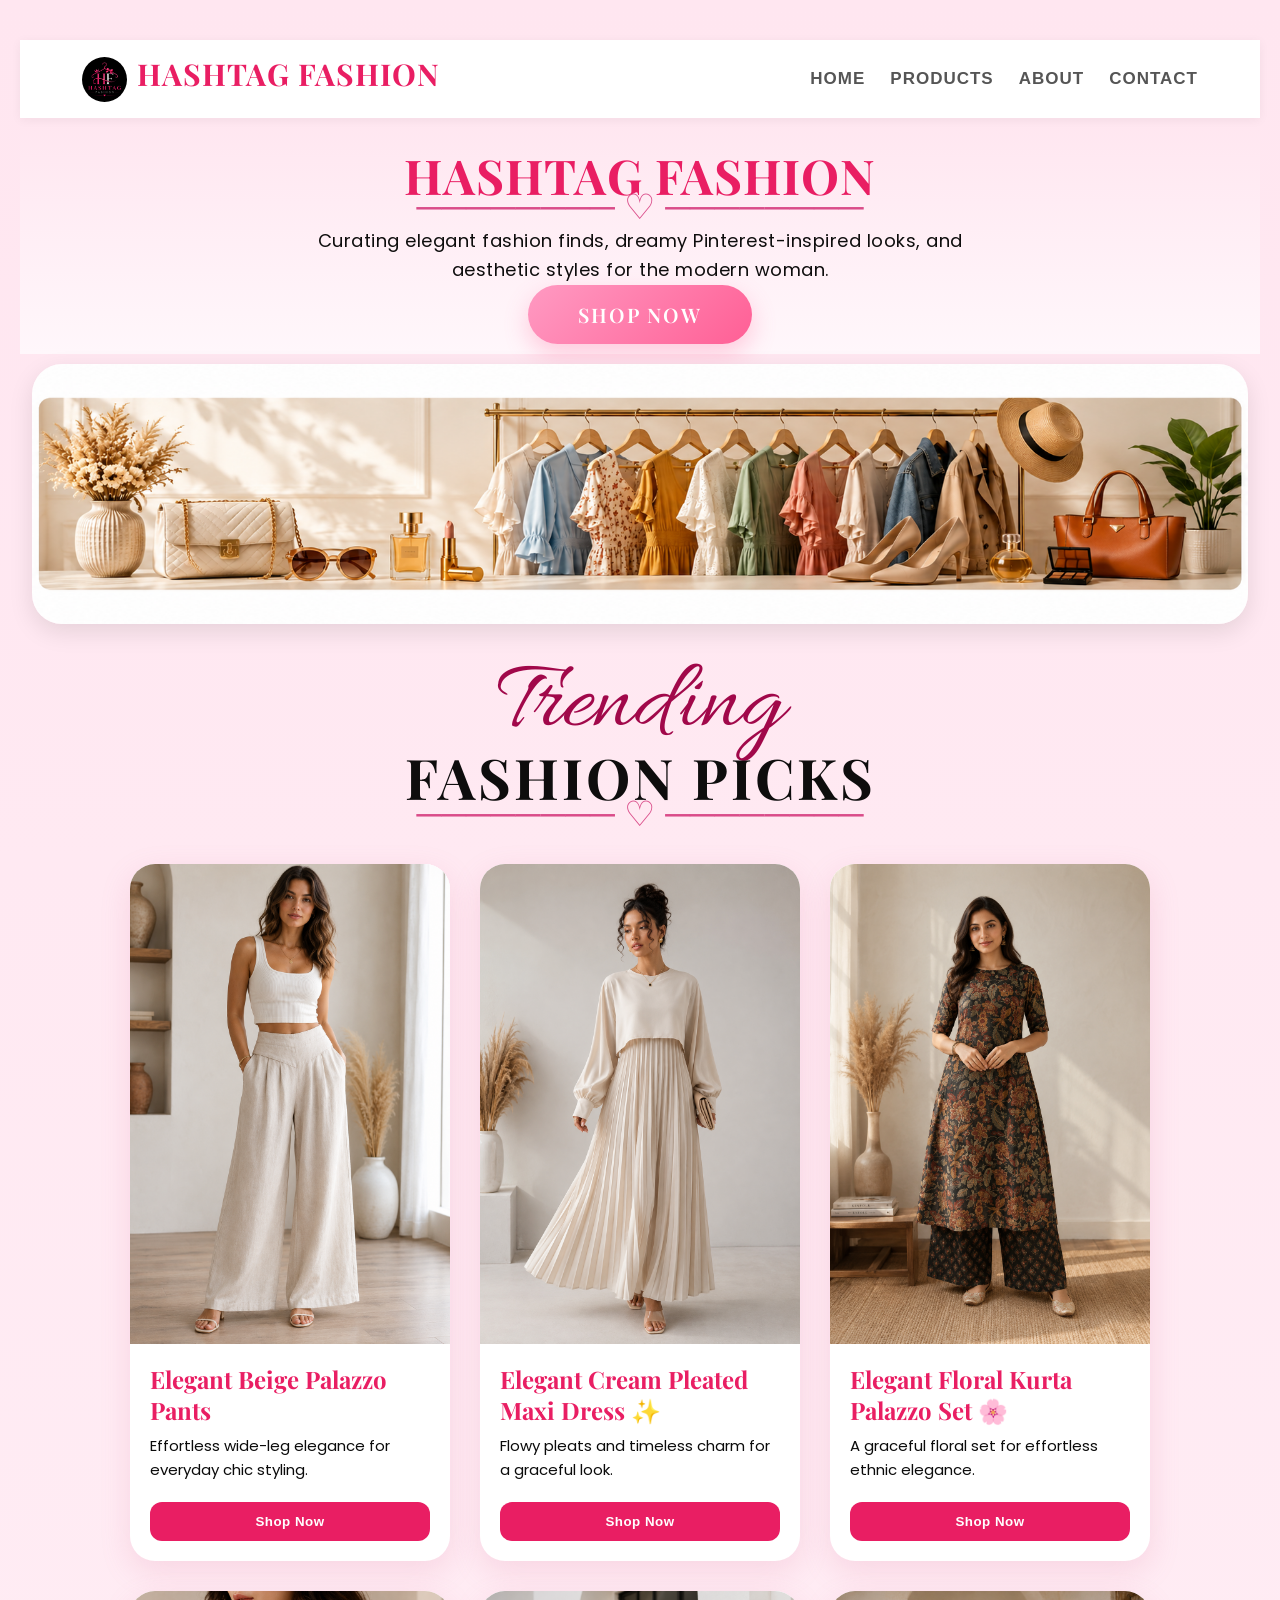
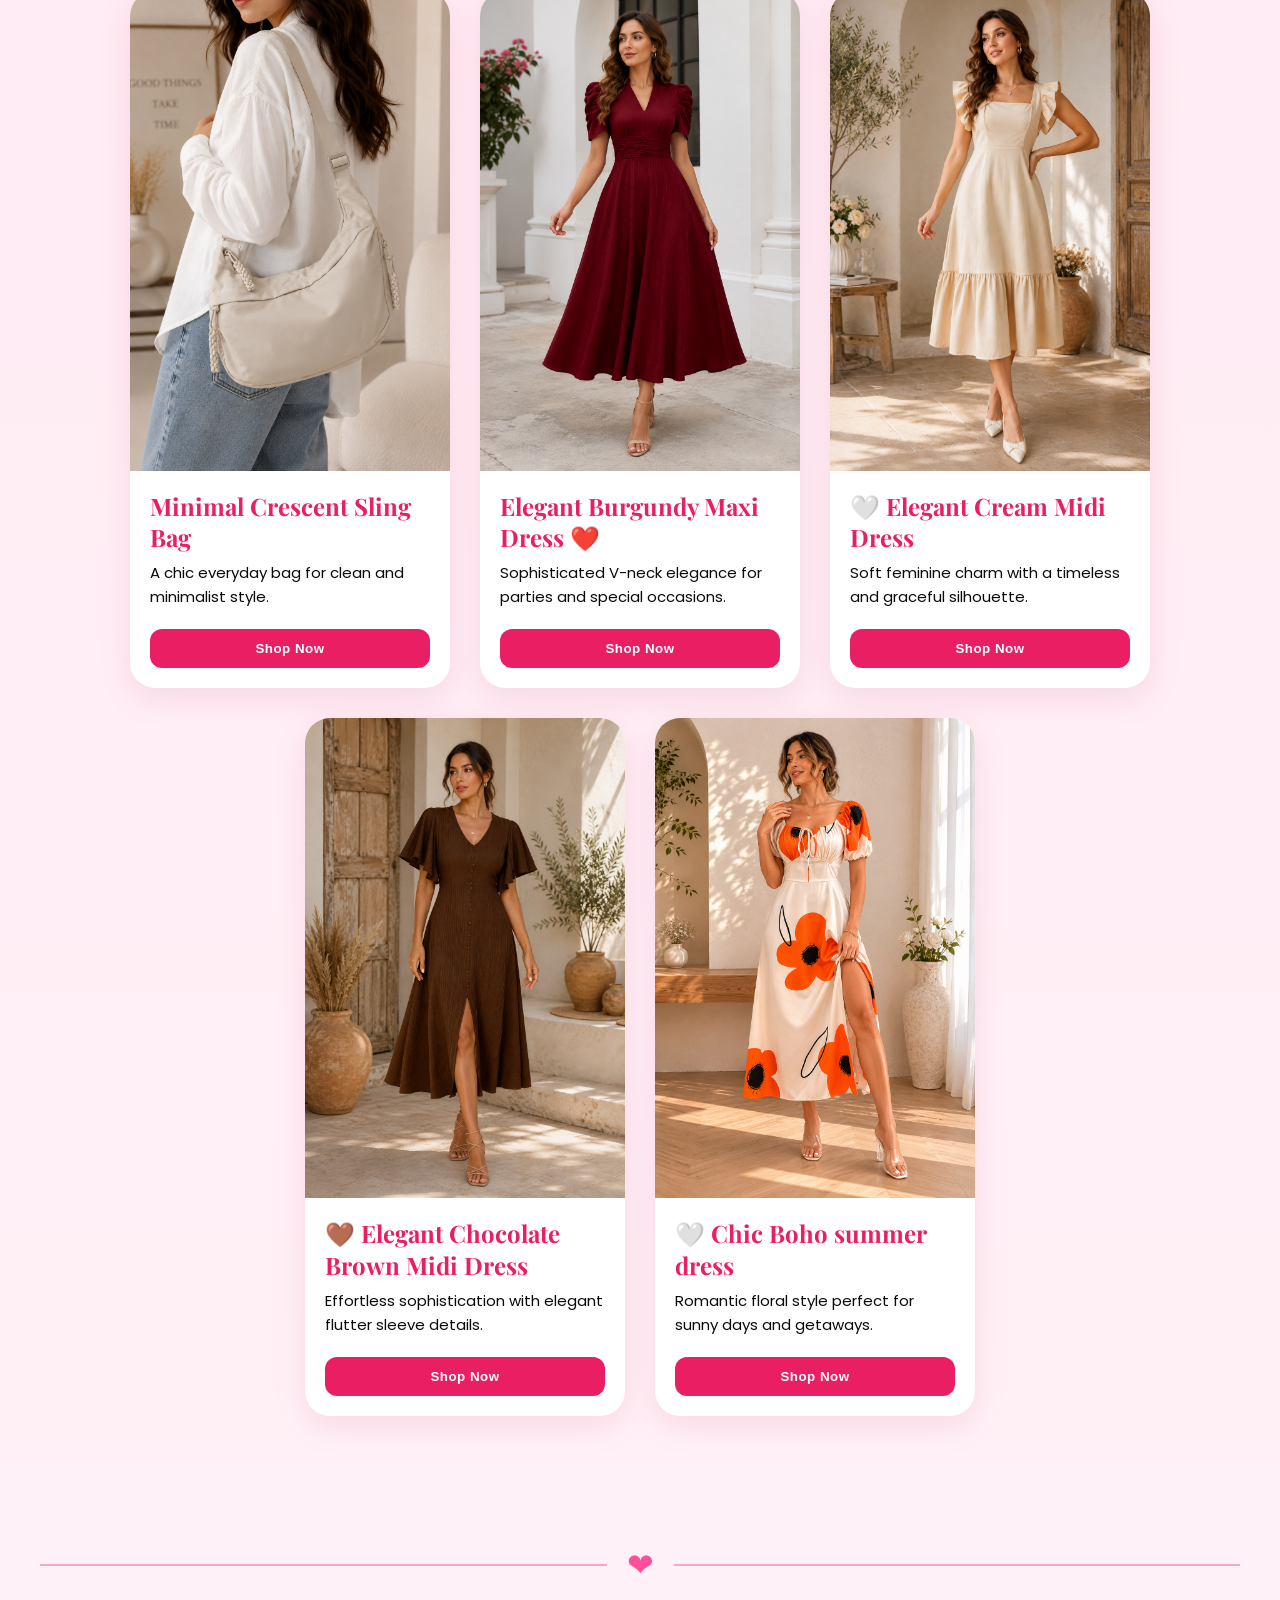
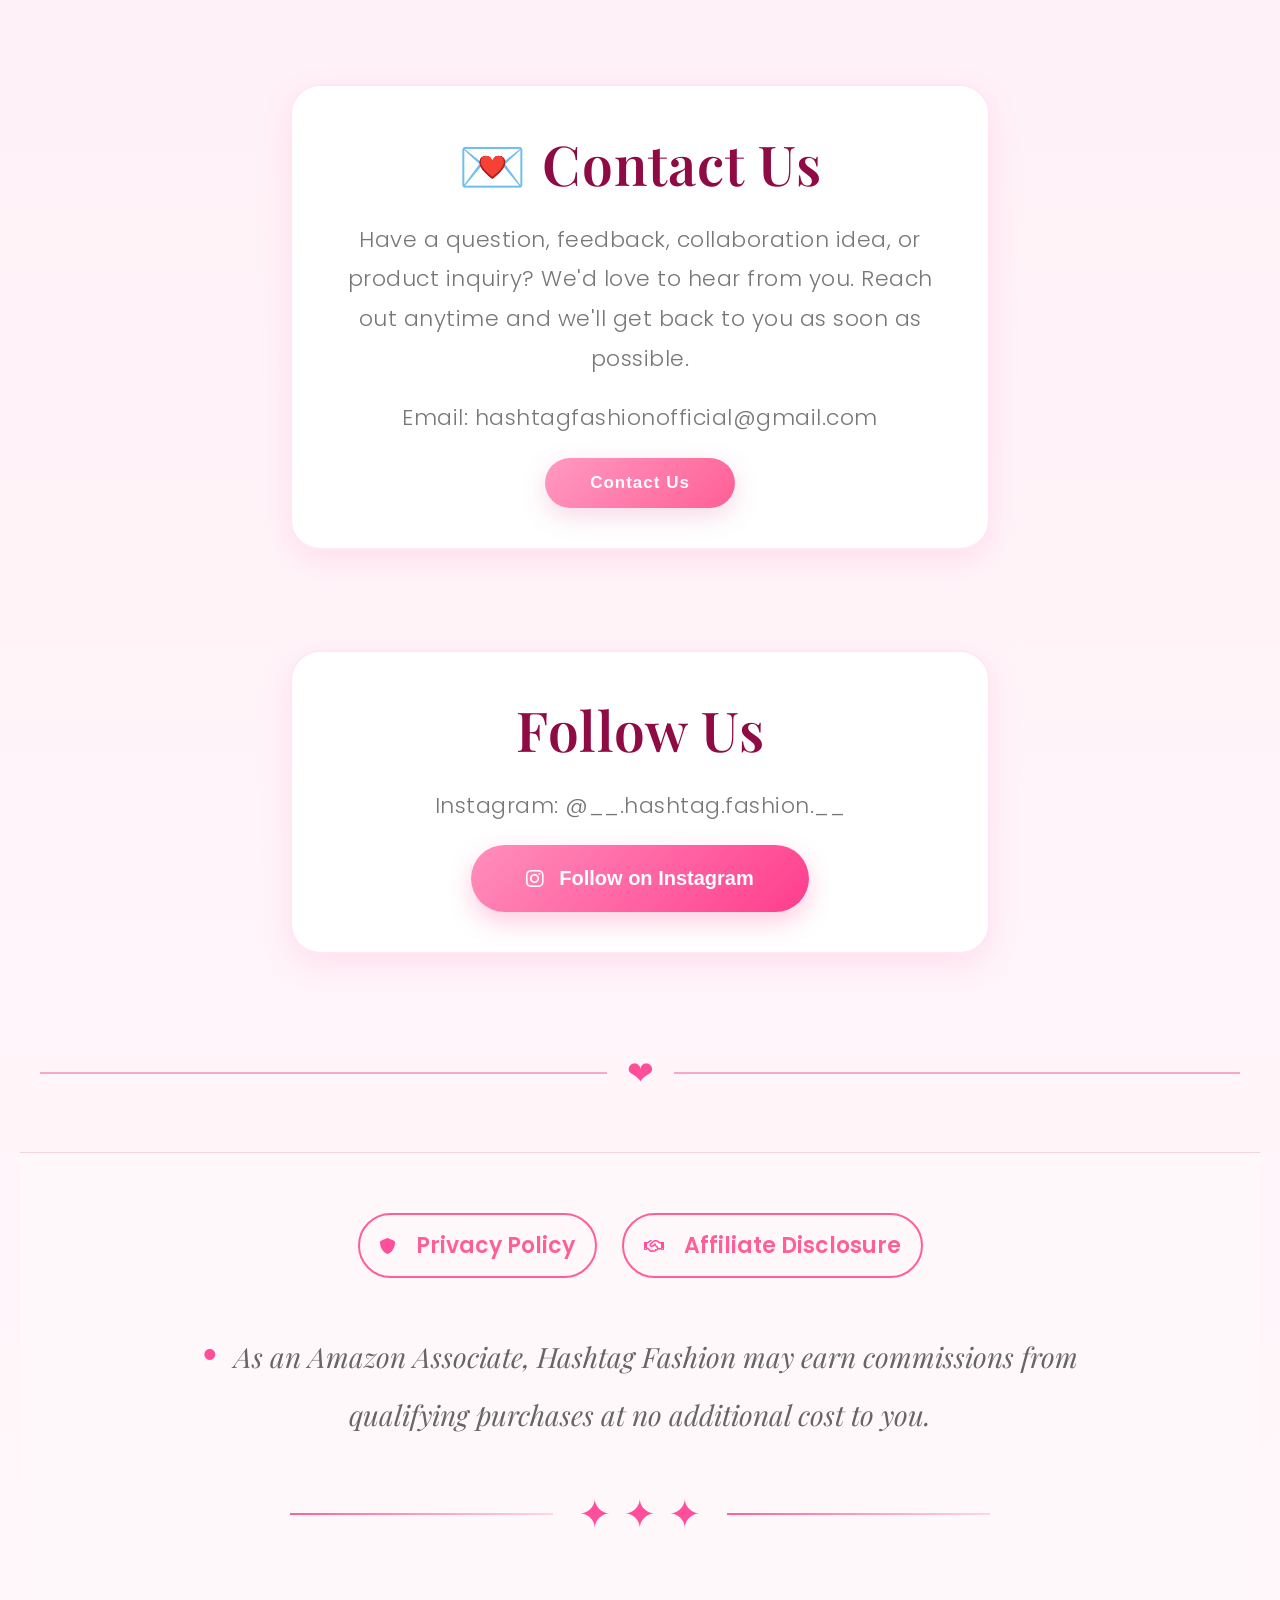
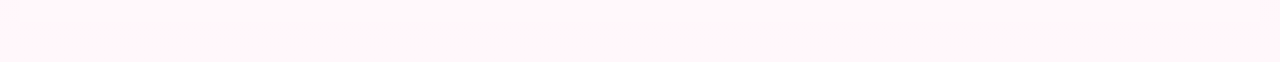
==== commit 06442341: "Add files via upload" ====
--- a/index.html
+++ b/index.html
@@ -41,7 +41,7 @@
       <ul>
         <li><a href="#home">Home</a></li>
         <li><a href="#products">Products</a></li>
-        <li><a href="#about">About</a></li>
+        <li><a href="about.html">About</a></li>
         <li><a href="#contact">Contact</a></li>
       </ul>
     </nav>
@@ -268,27 +268,6 @@
 </div>
 
 
-  <!-- About Section -->
-<section id="about" class="about-section">
-
-  <div class="about-card">
-
-    <h2>About Hashtag Fashion</h2>
-
-    <p>Welcome to Hashtag Fashion — your destination for elegant fashion discoveries, Pinterest-inspired aesthetics, and timeless style inspiration.</p>
-
-    <p>We carefully curate fashion finds, dresses, handbags, footwear, and wardrobe essentials designed for women who love effortless elegance and modern femininity.</p>
-
-    <p>Our goal is to make fashion discovery simple, enjoyable, and inspiring by bringing together stylish pieces that fit everyday wear, special occasions, and trending fashion moments.</p>
-
-    <p>Whether you're searching for your next favorite dress, aesthetic outfit ideas, or affordable fashion finds, Hashtag Fashion is here to help you discover styles you'll love.</p>
-
-    <p><strong>Curated with style. Inspired by elegance. Made for you. ✨</strong></p>
-
-  </div>
-
-</section>
-
 
   <!-- Contact Section -->
 
--- a/style.css
+++ b/style.css
@@ -751,13 +751,13 @@
     }
 
     .logo-container img{
-        width:28px !important;
-        height:28px !important;
+        width:20px !important;
+        height:20px !important;
         flex-shrink:0;
     }
 
     .logo{
-        font-size:12px;
+        font-size:10px;
         white-space:nowrap;
         line-height:1.1;
         overflow:hidden;
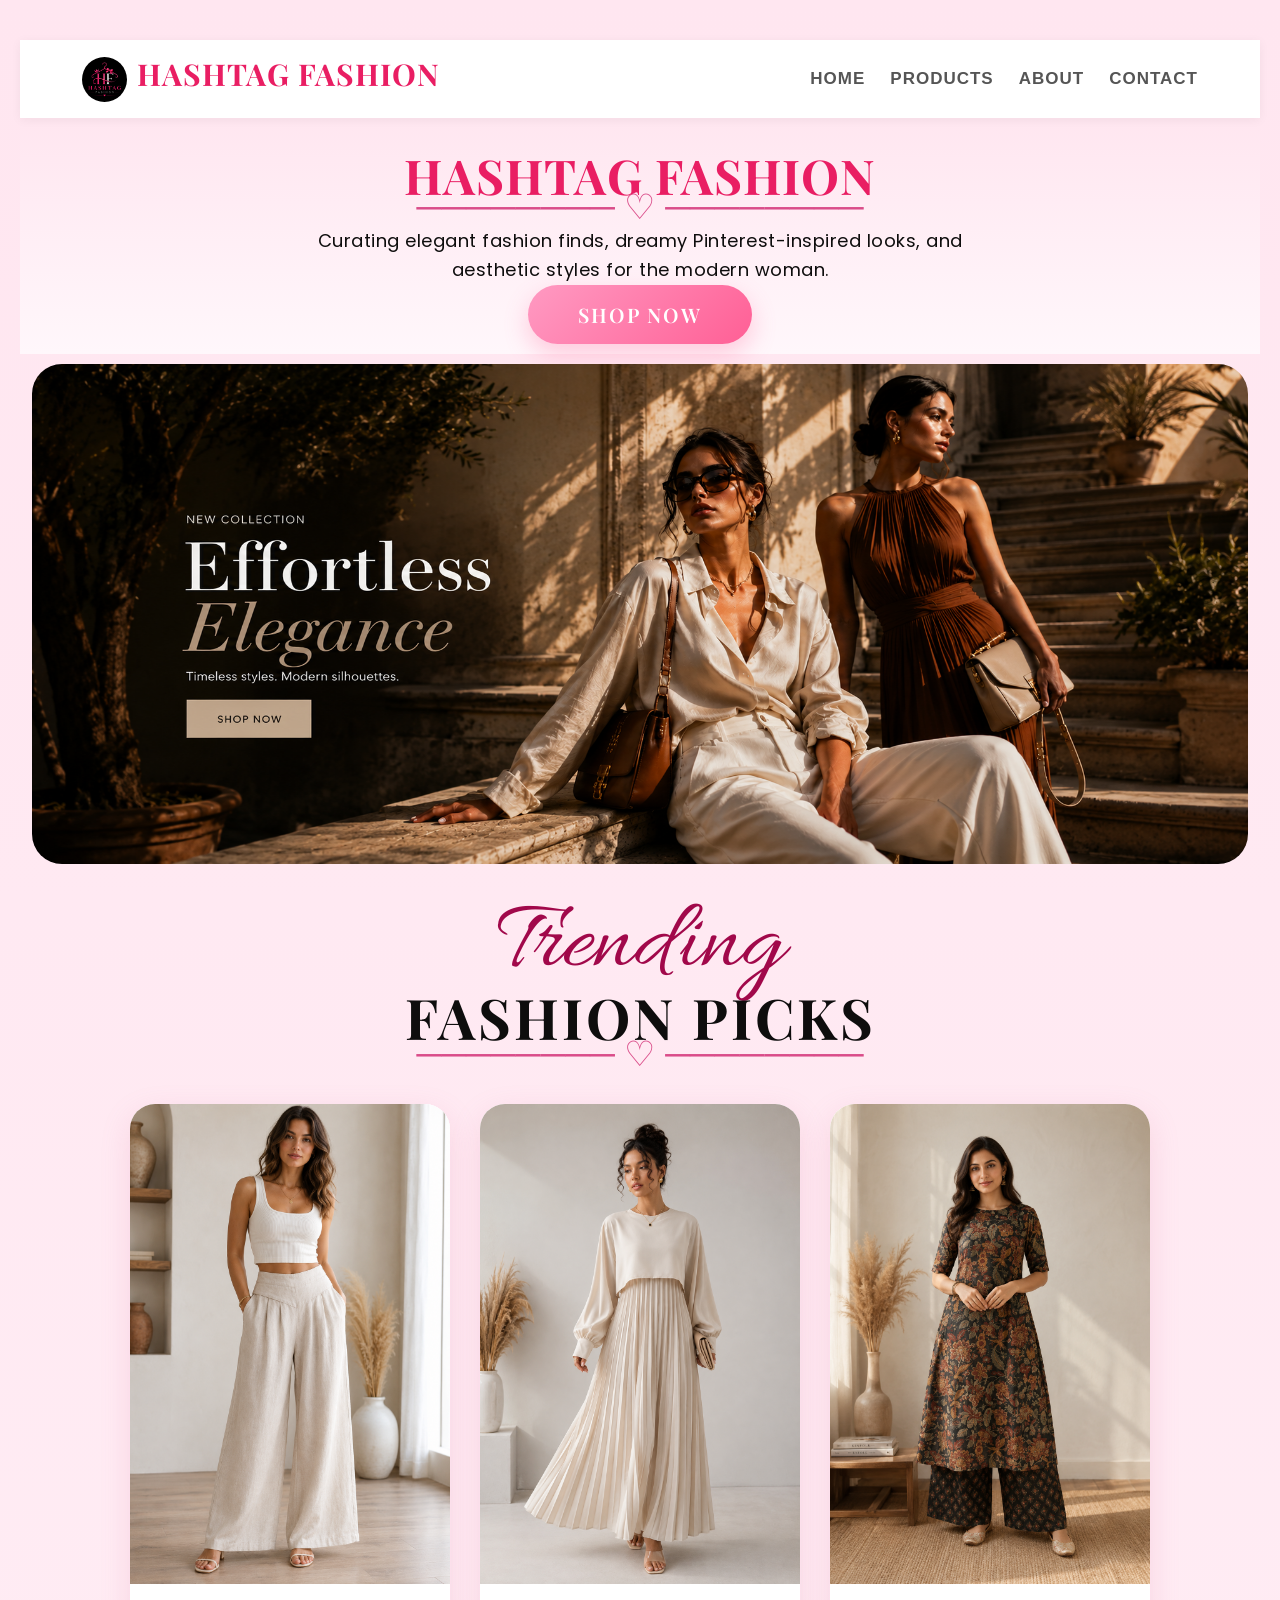
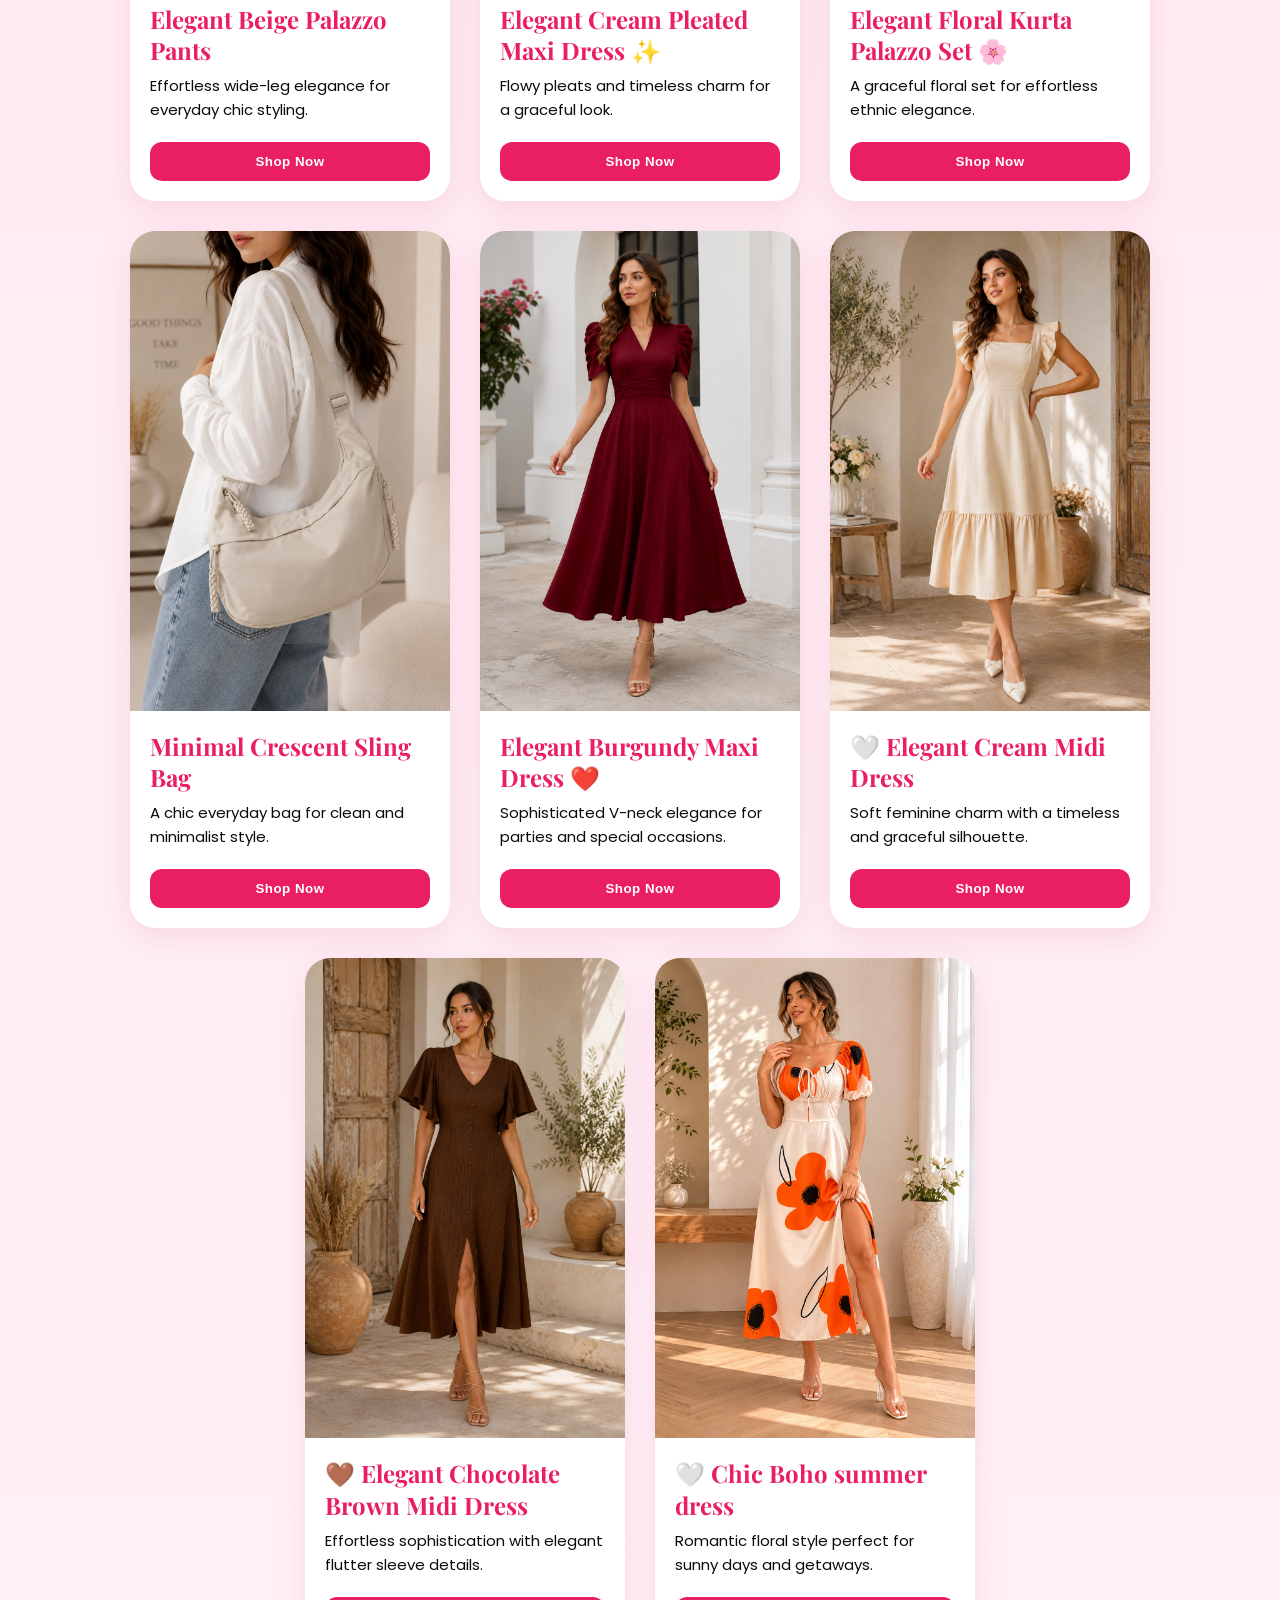
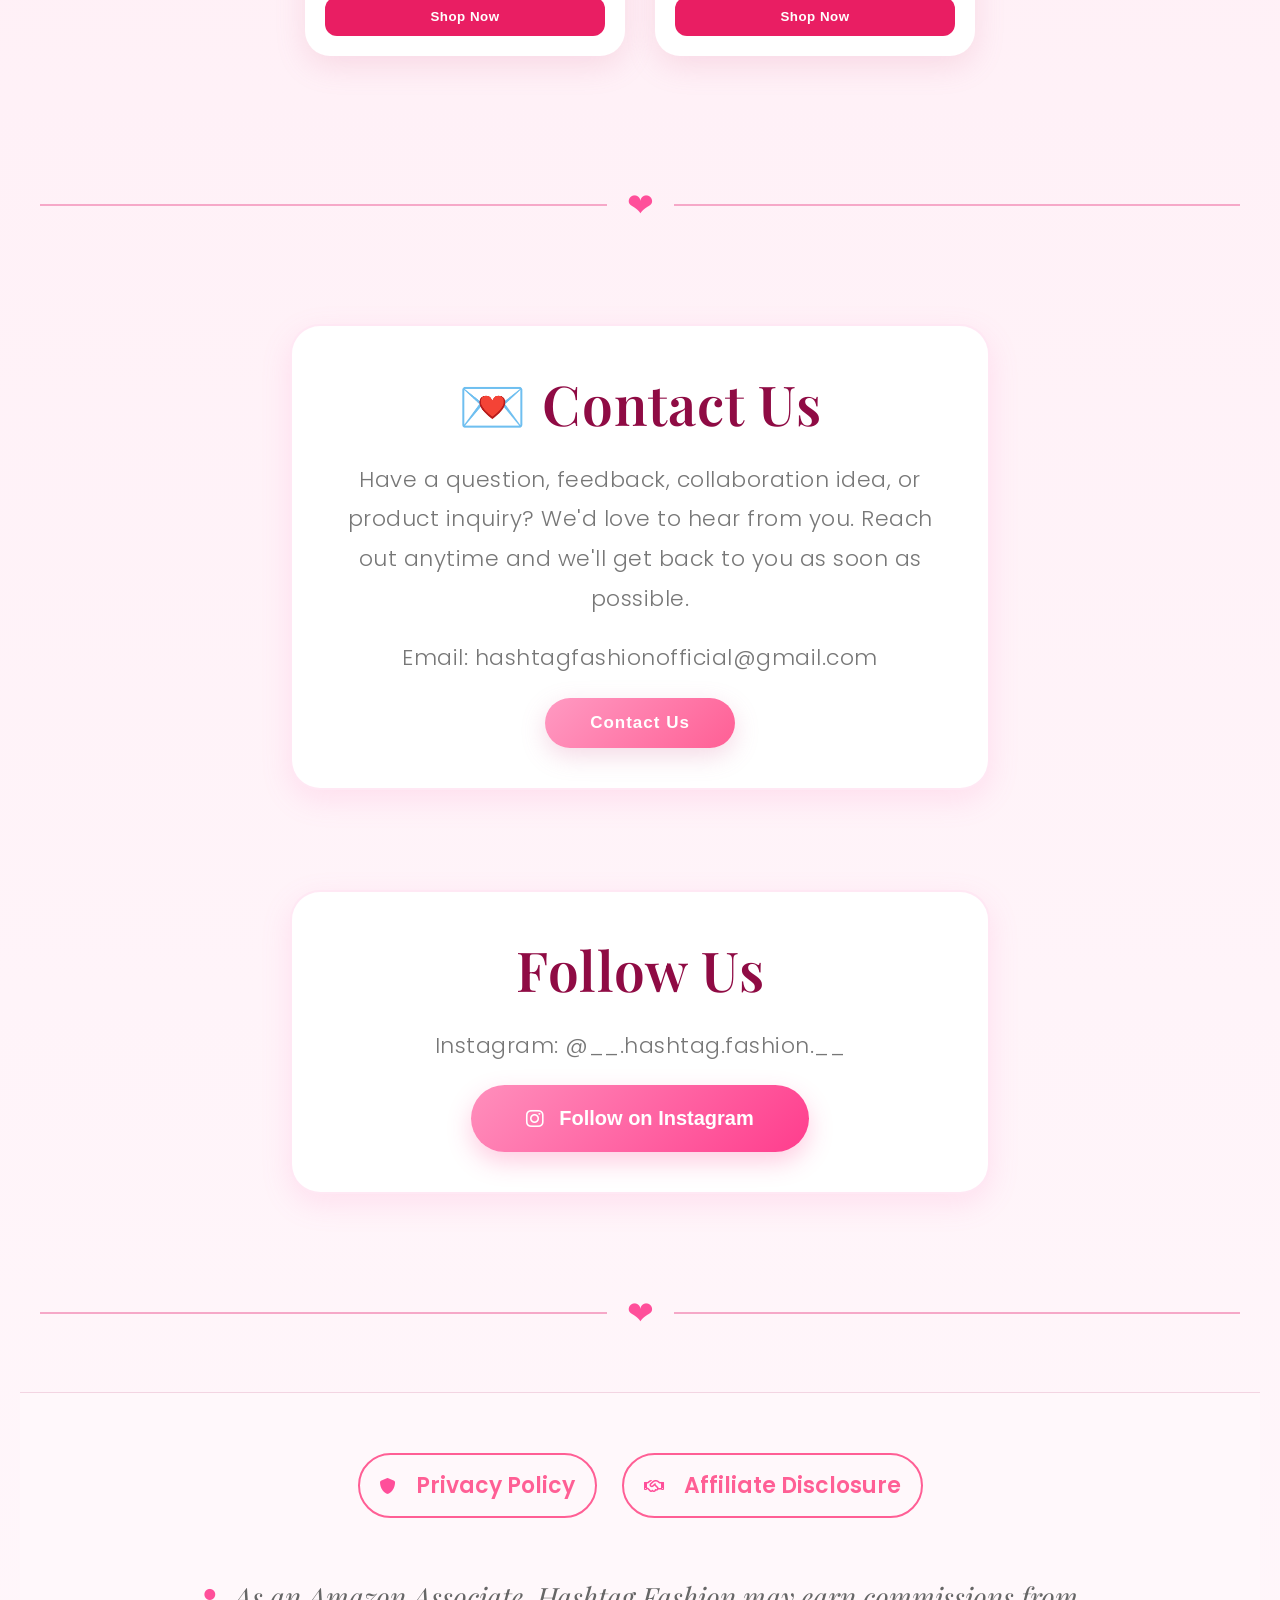
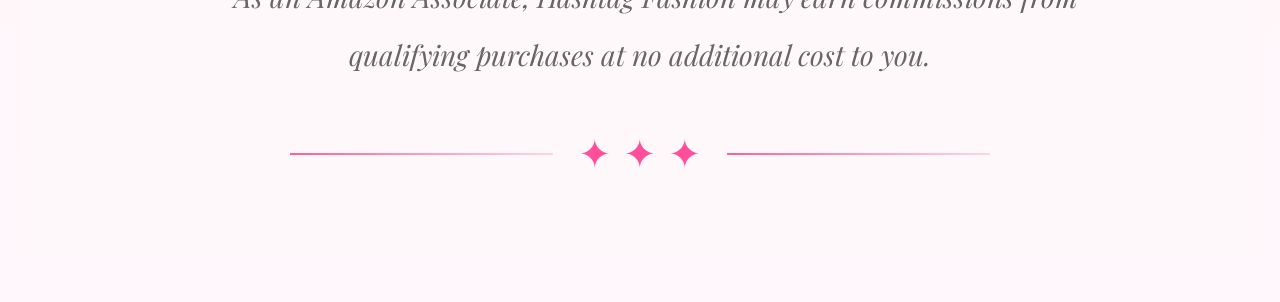
==== commit 4a002f68: "Add files via upload" ====
--- a/index.html
+++ b/index.html
@@ -34,7 +34,7 @@
   <header>
     <nav class="navbar">
       <div class="logo-container">
-  <img src="logo1.jpg" alt="Logo">
+  <img src="logo1.jpg" alt="Logo" style="width: 80px; height: 80px; object-fit: contain;">
   <h1 class="logo">HASHTAG FASHION</h1>
 </div>
 
@@ -62,7 +62,7 @@
   </section>
 
   <section class="hero-image">
-  <img src="banner 234.jpg" alt="Fashion Banner">
+  <img src="banner ktfkgjhg.jpg" alt="Fashion Banner">
 </section>
 
   <!-- Products Section -->
--- a/style.css
+++ b/style.css
@@ -141,11 +141,9 @@
 
 .hero-image img{
     width:98%;
-    max-width:2500px;
-    height:260px;
-    object-fit:cover;
+    height:500px;
+    display:block;
     border-radius:30px;
-    box-shadow:0 8px 25px rgba(0,0,0,0.1);
 }
 
 .hero .btn{
@@ -718,11 +716,12 @@
     }
 
     header{
-        width:100%;
-        margin:0;
-        padding:0;
-        display:block;
-    }
+    width:96%;
+    margin:5px auto;
+    padding:10px;
+    display:block;
+    border-radius:0;
+}
 
     * {
         max-width:100%;
@@ -731,12 +730,11 @@
     /* Navbar */
 
     .navbar{
-        padding:10px 3%;
-        flex-direction:row;
-        justify-content:space-between;
+        padding:10px 4%;
+        flex-direction:column;
+        justify-content:center;
         align-items:center;
-        gap:0;
-        flex-wrap:nowrap;
+        gap:8px;
         width:100%;
         box-sizing:border-box;
     }
@@ -745,46 +743,40 @@
         flex-direction:row;
         align-items:center;
         justify-content:flex-start;
-        gap:5px;
+        gap:8px;
+        width:100%;
+    }
+
+    .logo-container img{
+        width:36px !important;
+        height:36px !important;
         flex-shrink:0;
-        max-width:45%;
-    }
-
-    .logo-container img{
-        width:20px !important;
-        height:20px !important;
-        flex-shrink:0;
     }
 
     .logo{
-        font-size:10px;
+        font-size:18px;
         white-space:nowrap;
         line-height:1.1;
-        overflow:hidden;
-        text-overflow:ellipsis;
     }
 
     .navbar ul{
-        gap:6px;
-        flex-wrap:nowrap;
-        justify-content:flex-end;
-        flex-shrink:0;
-        max-width:55%;
+        gap:14px;
+        flex-wrap:wrap;
+        justify-content:center;
         list-style:none;
         margin:0;
         padding:0;
     }
 
     .navbar a{
-        font-size:10px;
-        letter-spacing:0px;
-        white-space:nowrap;
+        font-size:12px;
+        letter-spacing:0.5px;
     }
 
     /* Hero */
 
     .hero{
-        padding:20px 15px;
+        padding:5px 15px 20px;
     }
 
     .hero-content h2{
@@ -799,10 +791,12 @@
     }
 
     .hero-image img{
-        width:100%;
-        height:120px;
-        border-radius:16px;
-    }
+    width:100%;
+    height:180px;
+    object-fit:cover;
+    object-position:center;
+    border-radius:16px;
+}
 
     .hero .btn{
         padding:12px 30px;
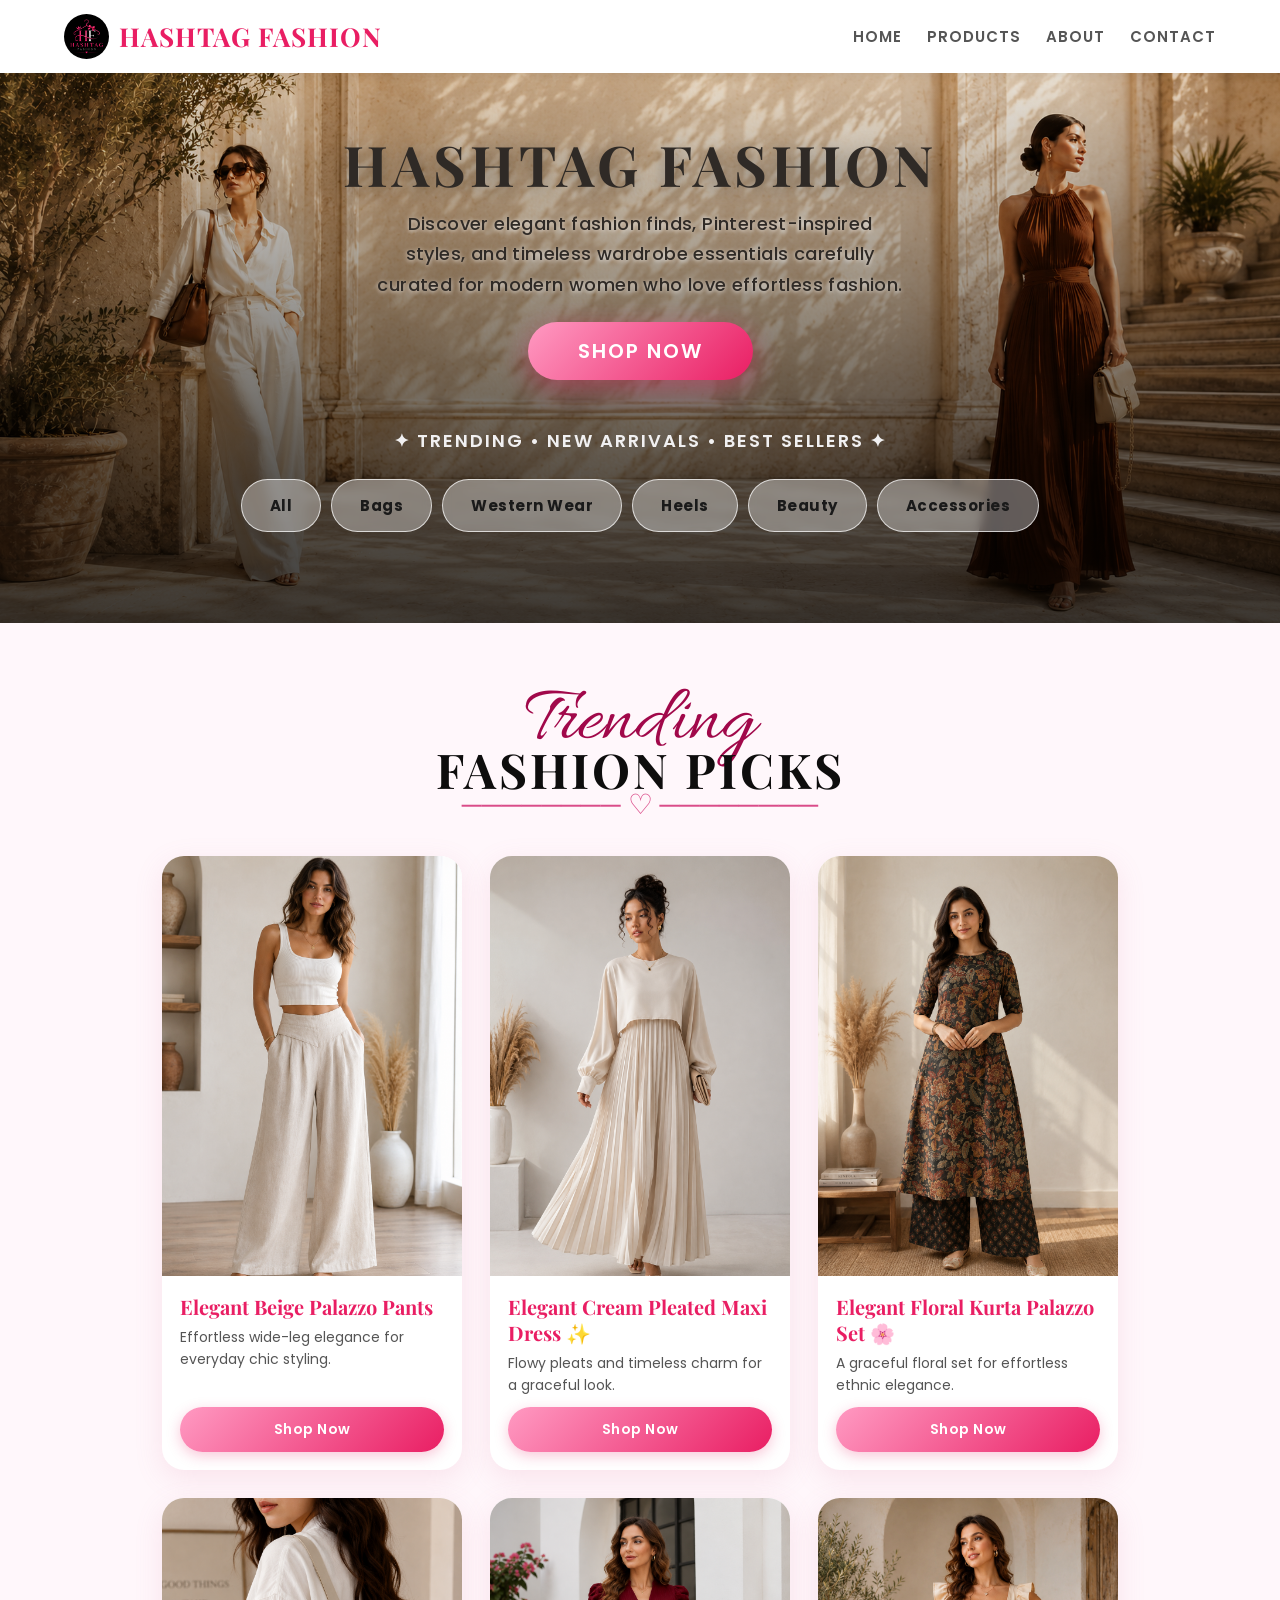
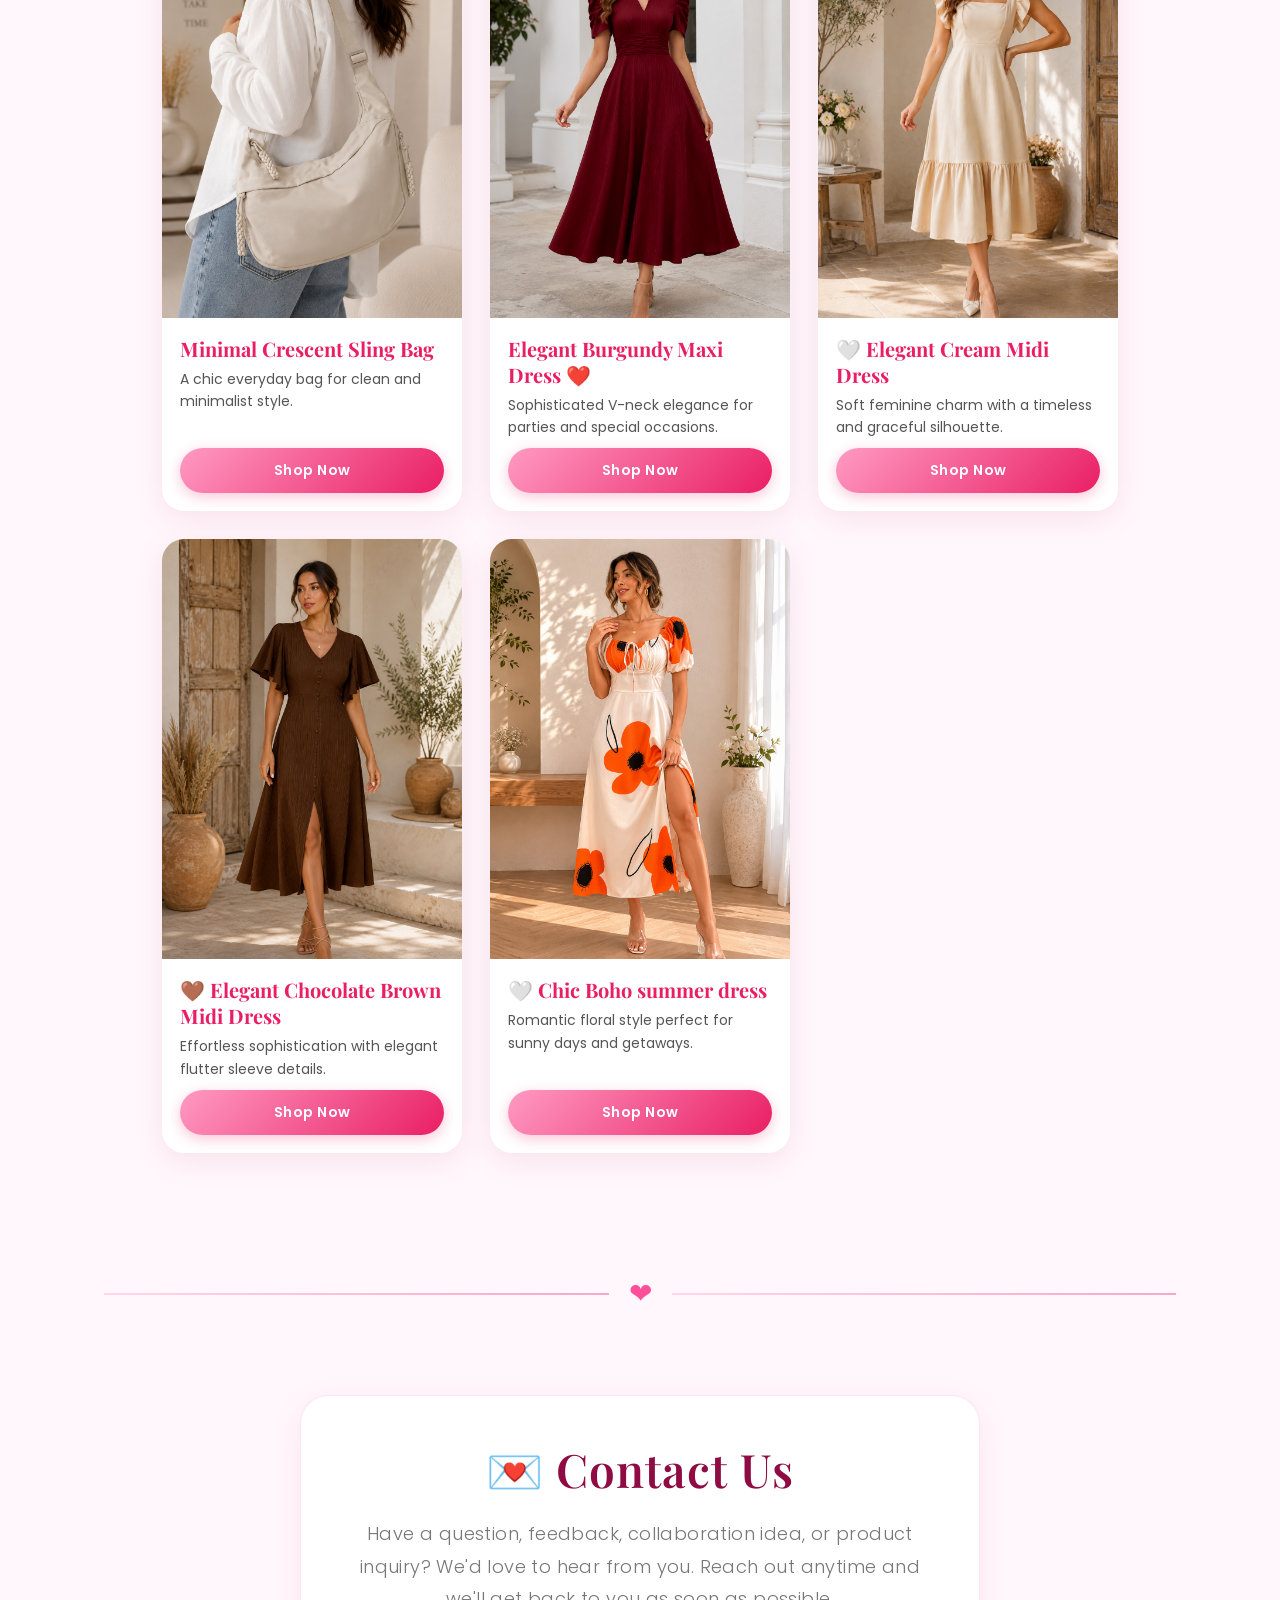
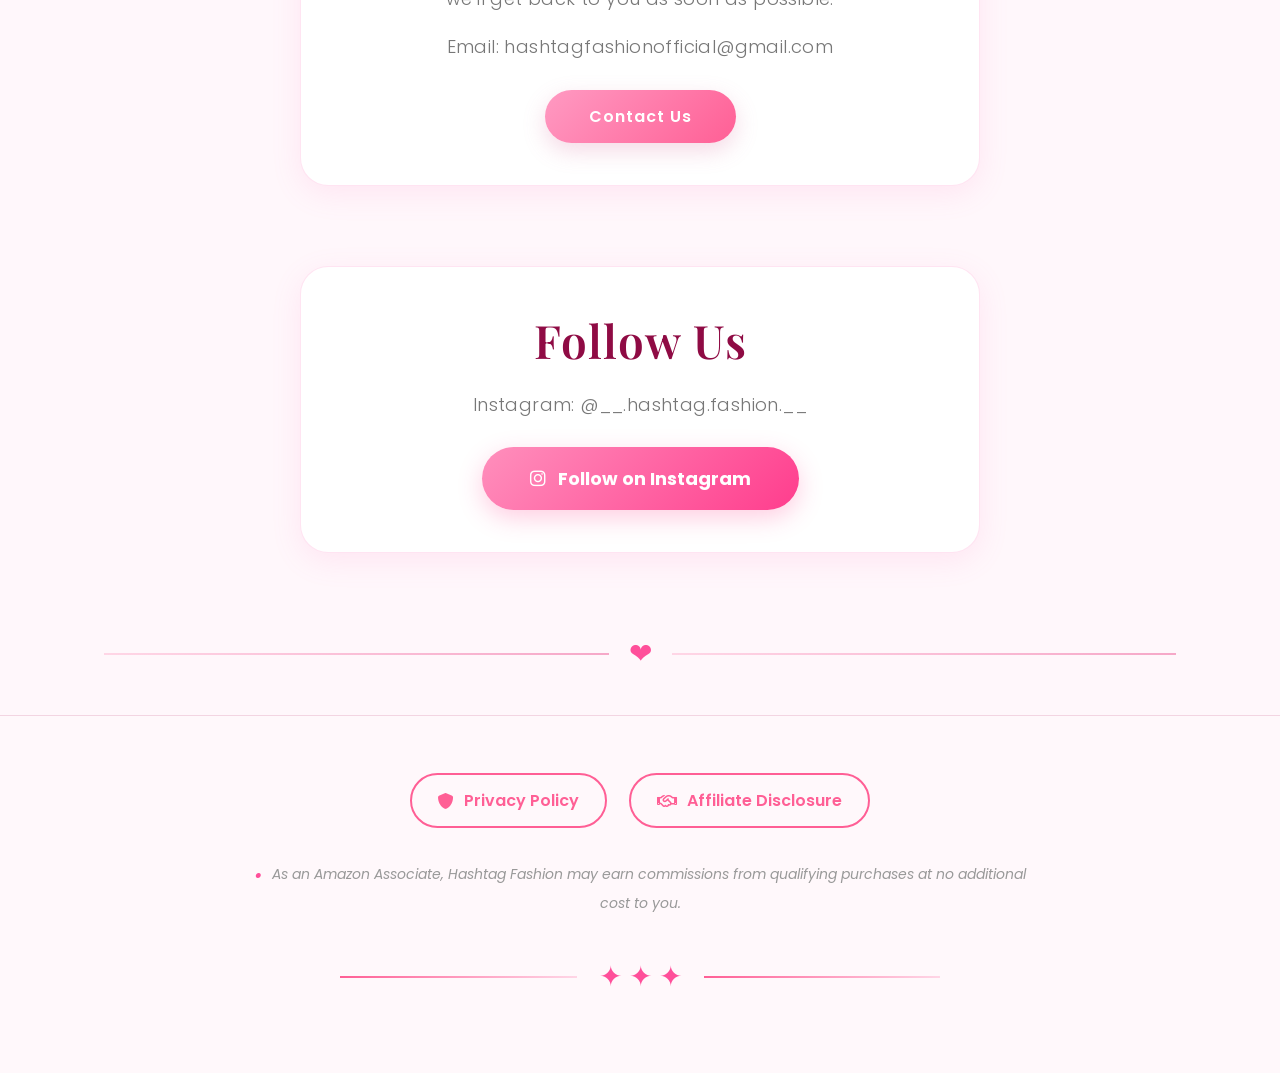
==== commit 4ba8b109: "Add files via upload" ====
--- a/index.html
+++ b/index.html
@@ -47,23 +47,36 @@
     </nav>
   </header>
 
-  <!-- Hero Section -->
-  <section class="hero" id="home">
-    <div class="hero-content">
-      <h2>HASHTAG FASHION</h2>
-      <span class="heading-heart">──────── ♡ ────────</span>
-        
-     <p>
-     Curating elegant fashion finds, dreamy Pinterest-inspired looks, and aesthetic styles for the modern woman.
-    </p>
-
-      <a href="#products" class="btn">SHOP NOW</a>
+  <section class="hero-banner">
+    <img src="hero banner 2.jpg" alt="Hashtag Fashion">
+
+    <div class="hero-overlay">
+        <h1>HASHTAG FASHION</h1>
+        <p>
+            Discover elegant fashion finds, Pinterest-inspired styles,
+            and timeless wardrobe essentials carefully curated for
+            modern women who love effortless fashion.
+        </p>
+
+        <a href="#products" class="hero-btn">
+            SHOP NOW
+        </a>
+
+        <div class="hero-featured">
+    ✦ Trending • New Arrivals • Best Sellers ✦
+</div>
+
+        <div class="hero-categories">
+            <a href="#" onclick="showAllProducts()">All</a>
+            <a href="#" onclick="filterProducts('bags')">Bags</a>
+            <a href="#" onclick="filterProducts('western')">Western Wear</a>
+            <a href="#" onclick="filterProducts('heels')">Heels</a>
+            <a href="#" onclick="filterProducts('beauty')">Beauty</a>
+            <a href="#" onclick="filterProducts('accessories')">Accessories</a>
+        </div>
     </div>
-  </section>
-
-  <section class="hero-image">
-  <img src="banner ktfkgjhg.jpg" alt="Fashion Banner">
 </section>
+
 
   <!-- Products Section -->
   <section class="products" id="products">
@@ -82,7 +95,7 @@
    rel="noopener noreferrer"
    class="product-link">
 
-  <div class="product-card">
+  <div class="product-card" data-category="western">
 
     <img src="amazon-pant.jpg" alt="Palazzo Pant" />
 
@@ -105,7 +118,7 @@
    rel="noopener noreferrer"
    class="product-link">
 
-  <div class="product-card">
+  <div class="product-card" data-category="western">
 
     <img src="maxi-dress.jpg" alt="Kurti Set" />
 
@@ -116,6 +129,7 @@
     </p>
 
     <button>Shop Now</button>
+
 
   </div>
 
@@ -128,7 +142,7 @@
    rel="noopener noreferrer"
    class="product-link">
 
-  <div class="product-card">
+  <div class="product-card" data-category="western">
 
     <img src="kurti-set.jpg" alt="Floral Kurta Palazzo Set" />
 
@@ -151,7 +165,7 @@
    rel="noopener noreferrer"
    class="product-link">
 
-  <div class="product-card">
+  <div class="product-card" data-category="bags">
 
     <img src="bag.jpg" alt="Handbag" />
 
@@ -163,6 +177,7 @@
 
     <button>Shop Now</button>
 
+
   </div>
 
 </a>
@@ -174,7 +189,7 @@
    rel="noopener noreferrer"
    class="product-link">
 
-  <div class="product-card">
+  <div class="product-card" data-category="western">
 
     <img src="wine-red-dress.jpg" alt="Burgundy Maxi Dress" />
 
@@ -197,7 +212,7 @@
    rel="noopener noreferrer"
    class="product-link">
 
-  <div class="product-card">
+  <div class="product-card" data-category="western">
 
     <img src="cream-midi-dress.jpg" alt="Cream Midi Dress" />
 
@@ -220,7 +235,7 @@
    rel="noopener noreferrer"
    class="product-link">
 
-  <div class="product-card">
+  <div class="product-card" data-category="western">
 
     <img src="brown-dress.jpg" alt="Brown Midi Dress" />
 
@@ -243,7 +258,7 @@
    rel="noopener noreferrer"
    class="product-link">
 
-  <div class="product-card">
+  <div class="product-card" data-category="western">
 
     <img src="flower-dress.jpg" alt="Boho Floral Maxi Dress" />
 
@@ -341,7 +356,34 @@
 
 </footer>
 
-
+<script>
+function filterProducts(category){
+
+    const cards =
+    document.querySelectorAll('.product-card');
+
+    cards.forEach(card => {
+
+        if(
+            card.dataset.category === category
+        ){
+            card.parentElement.style.display = "block";
+        }
+        else{
+            card.parentElement.style.display = "none";
+        }
+
+    });
+
+    document
+    .getElementById('products')
+    .scrollIntoView({
+        behavior:'smooth'
+    });
+}
+</script>
+
+<script src="script.js"></script>
 
 </body>
 </html>
--- a/style.css
+++ b/style.css
@@ -1,1040 +1,907 @@
-@import url('https://fonts.googleapis.com/css2?family=Playfair+Display:wght@400;500;600;700&family=Poppins:wght@300;400;500&display=swap');
-body{
-    font-family: 'Poppins', sans-serif;
-}
-*{
+@import url('https://fonts.googleapis.com/css2?family=Playfair+Display:wght@400;500;600;700&family=Poppins:wght@300;400;500;600&family=Allura&display=swap');
+
+/* ── Reset ── */
+*, *::before, *::after {
   margin: 0;
   padding: 0;
   box-sizing: border-box;
-  font-family: Arial, sans-serif;
-}
-
-body{
+}
+
+body {
+  font-family: 'Poppins', sans-serif;
   background: #fff7fb;
   color: #333;
-}
-
-/* Navbar */
-
-.navbar{
+  overflow-x: hidden;
+}
+
+/* ── Navbar ── */
+header {
+  position: sticky;
+  top: 0;
+  z-index: 1000;
+  width: 100%;
+}
+
+.navbar {
   display: flex;
   flex-direction: row;
   justify-content: space-between;
   align-items: center;
   padding: 14px 5%;
   background: white;
-  box-shadow: 0 2px 10px rgba(0,0,0,0.05);
-  position: sticky;
-  top: 0;
+  box-shadow: 0 2px 10px rgba(0,0,0,0.07);
   width: 100%;
   box-sizing: border-box;
 }
 
-.logo-container{
+.logo-container {
   display: flex;
   align-items: center;
   gap: 10px;
 }
 
-.logo-container img{
-    width: 45px !important;
-    height: 45px !important;
-    border-radius:50%;
-}
-
-.logo-container img:hover{
-    transform:scale(1.05);
-}
-
-.logo{
-    color:#e91e63;
-    font-size:30px;
-    font-family:'Playfair Display', serif;
-    font-weight:700;
-    letter-spacing:1px;
-}
-
-.navbar ul{
+.logo-container img {
+  width: 45px !important;
+  height: 45px !important;
+  border-radius: 50%;
+  object-fit: cover;
+  transition: transform 0.3s;
+}
+
+.logo-container img:hover {
+  transform: scale(1.05);
+}
+
+.logo {
+  color: #e91e63;
+  font-size: 26px;
+  font-family: 'Playfair Display', serif;
+  font-weight: 700;
+  letter-spacing: 1px;
+}
+
+.navbar ul {
   display: flex;
   gap: 25px;
   list-style: none;
 }
 
-.navbar a{
-    text-decoration:none;
-    color:#555;
-    font-size:17px;
-    font-weight:600;
-    letter-spacing:1px;
-    text-transform:uppercase;
-    transition:0.3s;
-    display:inline-block;
-}
-
-.navbar a:hover{
-    color:#e91e63;
-    transform:translateY(-2px);
-}
-
-/* Hero Section */
-
-.hero{
+.navbar a {
+  text-decoration: none;
+  color: #555;
+  font-size: 15px;
+  font-weight: 600;
+  letter-spacing: 1px;
+  text-transform: uppercase;
+  transition: color 0.3s, transform 0.3s;
+  display: inline-block;
+}
+
+.navbar a:hover {
+  color: #e91e63;
+  transform: translateY(-2px);
+}
+
+/* ── Hero Banner ── */
+.hero-banner {
+  position: relative;
+  width: 100%;
+  overflow: hidden;
+  display: block;
+}
+
+.hero-banner > img {
+  width: 100%;
+  height: 550px;
+  object-fit: cover;
+  object-position: center top;
+  display: block;
+}
+
+/* Dark gradient overlay so text is readable */
+.hero-overlay {
+  position: absolute;
+  inset: 0;
+  background: linear-gradient(
+    to bottom,
+    rgba(0,0,0,0.08) 0%,
+    rgba(0,0,0,0.38) 40%,
+    rgba(0,0,0,0.65) 75%,
+    rgba(0,0,0,0.75) 100%
+  );
+  display: flex;
+  flex-direction: column;
+  align-items: center;
+  justify-content: flex-start;
+  padding: 60px 20px 40px;
+  text-align: center;
+  gap: 0;
+}
+
+.hero-overlay h1 {
+  font-family: 'Playfair Display', serif;
+  font-size: 56px;
+  font-weight: 700;
+  color: #2f2a26;
+  letter-spacing: 4px;
+  text-transform: uppercase;
+  margin-bottom: 14px;
+  text-shadow: 0 2px 18px rgba(0,0,0,0.35);
+  line-height: 1.1;
+}
+
+.hero-overlay p {
+  font-family: 'Poppins', sans-serif;
+  font-size: 18px;
+  font-weight: 500;
+  color: #2f2a26;
+  max-width: 560px;
+  line-height: 1.7;
+  margin-bottom: 22px;
+  letter-spacing: 0.4px;
+  text-shadow: 0 1px 4px rgba(255,255,255,0.8);
+  padding: 0 16px;
+}
+
+/* Shop Now button */
+.hero-btn {
+  display: inline-block;
+  padding: 14px 50px;
+  border-radius: 50px;
+  background: linear-gradient(135deg, #ff9ac2, #e91e63);
+  color: white;
+  text-decoration: none;
+  font-family: 'Poppins', sans-serif;
+  font-size: 20px;
+  font-weight: 600;
+  letter-spacing: 2px;
+  text-transform: uppercase;
+  box-shadow: 0 8px 28px rgba(233,30,99,0.38);
+  transition: transform 0.3s ease, box-shadow 0.3s ease;
+  margin-bottom: 22px;
+}
+
+.hero-btn:hover {
+  transform: translateY(-4px);
+  box-shadow: 0 14px 32px rgba(233,30,99,0.48);
+}
+
+.hero-featured{
+    margin-top: 25px;
+    margin-bottom: 25px;
+    color: #f1f0f1;
+    font-size: 18px;
+    letter-spacing: 2px;
+    text-transform: uppercase;
+    font-weight: 600;
+    font-family: 'Poppins', sans-serif;
+}
+
+/* Category pills inside hero */
+.hero-categories {
+  display: flex;
+  flex-wrap: wrap;
+  justify-content: center;
+  gap: 10px;
+  padding: 0 16px;
+}
+
+.hero-categories a {
+  display: inline-block;
+  padding: 14px 28px;
+  border-radius: 50px;
+  border: 1.5px solid rgba(255,255,255,0.70);
+  background: rgba(255,255,255,0.35);
+  backdrop-filter: blur(4px);
+  -webkit-backdrop-filter: blur(4px);
+  color: #1a1a1a;
+  text-decoration: none;
+  font-family: 'Poppins', sans-serif;
+  font-size: 15px;
+  font-weight: 700;
+  letter-spacing: 0.5px;
+  transition: all 0.3s ease;
+}
+
+.hero-categories a:hover {
+  background: rgba(233,30,99,0.75);
+  border-color: #e91e63;
+  transform: translateY(-2px);
+}
+
+/* ── Section Heading ── */
+.section-heading {
+  text-align: center;
+  margin-bottom: 30px;
+}
+
+.heading-small {
+  font-family: 'Allura', cursive;
+  font-size: 80px;
+  color: #a1084a;
+  font-weight: 500;
+  display: block;
+  line-height: 1;
+}
+
+.section-heading h2 {
+  font-family: 'Playfair Display', serif;
+  font-size: 48px;
+  letter-spacing: 3px;
+  color: #0e0d0d;
+  font-weight: 700;
+  margin-top: -20px;
+  line-height: 1.1;
+}
+
+.heading-line {
+  width: 120px;
+  height: 2px;
+  background: #d86a9a;
+  margin: 15px auto;
+}
+
+.heading-heart {
+  display: block;
+  font-size: 28px;
+  color: #da4c89;
+  margin-top: -12px;
+  line-height: 1.5;
+}
+
+/* ── Products Section ── */
+.products {
+  padding: 60px 6% 80px;
+}
+
+.product-container {
+  display: grid;
+  grid-template-columns: repeat(auto-fill, minmax(280px, 300px));
+  justify-content: center;
+  gap: 28px;
+}
+
+.product-link {
+  text-decoration: none;
+  color: inherit;
+  display: flex;
+  flex-direction: column;
+  height: 100%;
+}
+
+.product-card {
+  background: white;
+  width: 100%;
+  height: 100%;
+  border-radius: 22px;
+  overflow: hidden;
+  box-shadow: 0 8px 28px rgba(216,113,147,0.15);
+  transition: transform 0.35s ease, box-shadow 0.35s ease;
+  display: flex;
+  flex-direction: column;
+}
+
+.product-card:hover {
+  transform: translateY(-10px);
+  box-shadow: 0 18px 38px rgba(216,106,154,0.22);
+}
+
+.product-card img {
+  width: 100%;
+  height: 420px;
+  object-fit: cover;
+  object-position: center top;
+  background: #fff;
+  flex-shrink: 0;
+  transition: transform 0.4s ease;
+}
+
+.product-card:hover img {
+  transform: scale(1.04);
+}
+
+.product-card h3 {
+  padding: 18px 18px 6px;
+  color: #e91e63;
+  font-family: 'Playfair Display', serif;
+  font-size: 20px;
+  font-weight: 700;
+  line-height: 1.3;
+  margin: 0;
+}
+
+.product-card p {
+  padding: 0 18px;
+  color: #555;
+  font-family: 'Poppins', sans-serif;
+  font-size: 14px;
+  line-height: 1.6;
+  margin: 0 0 10px;
+  flex-grow: 1;
+}
+
+.product-card button {
+  margin: 14px 18px 18px;
+  margin-top: auto;
+  padding: 12px 22px;
+  border: none;
+  border-radius: 50px;
+  background: linear-gradient(135deg, #ff9ac2, #e91e63);
+  color: white;
+  cursor: pointer;
+  transition: transform 0.3s, box-shadow 0.3s;
+  font-weight: 600;
+  font-size: 14px;
+  letter-spacing: 0.5px;
+  font-family: 'Poppins', sans-serif;
+  box-shadow: 0 4px 14px rgba(233,30,99,0.25);
+}
+
+.product-card button:hover {
+  transform: scale(1.04);
+  box-shadow: 0 6px 20px rgba(233,30,99,0.35);
+}
+
+/* ── Footer Divider ── */
+.footer-divider {
+  display: flex;
+  align-items: center;
+  margin: 40px auto;
+  max-width: 1200px;
+  padding: 0 5%;
+}
+
+.footer-divider::before,
+.footer-divider::after {
+  content: "";
+  flex: 1;
+  height: 1.5px;
+  background: linear-gradient(to right, #ffd6e6, #f6a8c8);
+}
+
+.footer-divider span {
+  padding: 0 20px;
+  color: #ff4f9a;
+  font-size: 28px;
+}
+
+/* ── Contact Section ── */
+.contact {
+  padding: 10px 5%;
+  text-align: center;
+}
+
+.contact-box,
+.follow-box {
+  max-width: 680px;
+  margin: 30px auto;
+  padding: 42px 40px;
+  background: #fff;
+  border-radius: 28px;
+  border: 1.5px solid rgba(255,105,180,0.18);
+  box-shadow: 0 8px 30px rgba(255,105,180,0.12);
+}
+
+.contact h2 {
+  font-family: 'Playfair Display', serif;
+  font-size: 46px;
+  color: #8f0b44;
+  font-weight: 600;
+  letter-spacing: 1px;
+  margin-bottom: 18px;
+}
+
+.contact p {
+  font-family: 'Poppins', sans-serif;
+  font-size: 18px;
+  color: #777;
+  line-height: 1.8;
+  font-weight: 300;
+  letter-spacing: 0.4px;
+  margin-bottom: 16px;
+}
+
+.contact button {
+  padding: 14px 44px;
+  border: none;
+  border-radius: 50px;
+  background: linear-gradient(135deg, #ff9ac2, #ff5f95);
+  color: white;
+  font-size: 16px;
+  font-weight: 600;
+  letter-spacing: 1px;
+  cursor: pointer;
+  transition: transform 0.3s, box-shadow 0.3s;
+  box-shadow: 0 8px 22px rgba(216,106,154,0.25);
+  font-family: 'Poppins', sans-serif;
+  margin-top: 10px;
+}
+
+.contact button:hover {
+  transform: translateY(-4px);
+  box-shadow: 0 12px 30px rgba(216,106,154,0.38);
+}
+
+/* Instagram button */
+.instagram-btn {
+  display: inline-flex;
+  align-items: center;
+  gap: 12px;
+  padding: 18px 48px;
+  border-radius: 60px;
+  background: linear-gradient(135deg, #ff8fbc, #ff3d8d);
+  color: white;
+  text-decoration: none;
+  font-size: 18px;
+  font-weight: 700;
+  font-family: 'Poppins', sans-serif;
+  box-shadow: 0 8px 24px rgba(255,61,141,0.25);
+  transition: transform 0.3s, box-shadow 0.3s;
+  margin-top: 10px;
+}
+
+.instagram-btn:hover {
+  transform: translateY(-3px);
+  box-shadow: 0 12px 30px rgba(255,61,141,0.36);
+}
+
+/* ── Footer ── */
+footer {
+  text-align: center;
+  padding: 35px 20px;
+  margin-top: 20px;
+  background: #fff8fb;
+  border-top: 1px solid #f3d5e2;
+  width: 100%;
+  box-sizing: border-box;
+}
+
+.footer-links {
   display: flex;
   justify-content: center;
+  gap: 22px;
+  margin: 22px 0;
+  flex-wrap: wrap;
+}
+
+.footer-btn {
+  display: inline-flex;
   align-items: center;
+  justify-content: center;
+  gap: 10px;
+  padding: 13px 26px;
+  border: 2px solid #ff5f95;
+  border-radius: 50px;
+  text-decoration: none;
+  color: #ff5f95;
+  font-size: 16px;
+  font-weight: 600;
+  font-family: 'Poppins', sans-serif;
+  transition: all 0.3s ease;
+}
+
+.footer-btn:hover {
+  background: #ff5f95;
+  color: white;
+  transform: translateY(-3px);
+}
+
+.footer-btn i {
+  font-size: 16px;
+  flex-shrink: 0;
+}
+
+.affiliate-note {
+  max-width: 800px;
+  margin: 30px auto 10px;
   text-align: center;
-  background: linear-gradient(to bottom, #ffe6f0, #fff7fb);
-  padding: 25px 20px;
-  padding-bottom: 10px;
-}
-
-.hero p{
-    font-size: 20px;
+  font-family: 'Poppins', sans-serif;
+  font-size: 14px;
+  line-height: 1.7;
+  font-style: italic;
+  color: #999;
+}
+
+.pink-dot {
+  color: #ff4f9a;
+  font-size: 20px;
+  margin-right: 6px;
+  vertical-align: middle;
+}
+
+.sparkle-divider {
+  display: flex;
+  align-items: center;
+  justify-content: center;
+  margin: 40px auto;
+  max-width: 600px;
+}
+
+.sparkle-divider::before,
+.sparkle-divider::after {
+  content: "";
+  flex: 1;
+  height: 1.5px;
+  background: linear-gradient(to right, #ff5f95, #ffd6e6);
+}
+
+.sparkle-divider span {
+  color: #ff4f9a;
+  font-size: 28px;
+  padding: 0 22px;
+}
+
+/* ── Policy / Affiliate pages ── */
+.policy-container {
+  max-width: 900px;
+  margin: 40px auto;
+  background: white;
+  padding: 50px;
+  border-radius: 30px;
+  box-shadow: 0 10px 30px rgba(233,30,99,0.10);
+}
+
+.policy-container h1,
+.affiliate-card h1 {
+  font-family: 'Playfair Display', serif;
+  font-size: 54px;
+  color: #e91e63;
+  text-align: center;
+  margin-bottom: 10px;
+}
+
+.updated {
+  text-align: center;
+  color: #999;
+  margin-bottom: 36px;
+  font-size: 14px;
+}
+
+.email-box {
+  background: #fff0f6;
+  border: 1px solid #ffd3e2;
+  padding: 20px;
+  border-radius: 14px;
+  margin-top: 28px;
+  text-align: center;
+}
+
+.email-box a {
+  color: #e91e63;
+  text-decoration: none;
+  font-weight: 600;
+}
+
+.home-btn {
+  display: inline-block;
+  margin-top: 28px;
+  padding: 14px 35px;
+  background: linear-gradient(135deg, #ff9ac2, #ff5f95);
+  color: white;
+  text-decoration: none;
+  border-radius: 50px;
+  font-weight: 600;
+  font-family: 'Poppins', sans-serif;
+  transition: transform 0.3s;
+}
+
+.home-btn:hover {
+  transform: translateY(-3px);
+}
+
+.affiliate-section {
+  padding: 80px 8%;
+  background: #ffeef5;
+}
+
+.affiliate-card {
+  max-width: 950px;
+  margin: 0 auto;
+  background: #fff;
+  padding: 50px;
+  border-radius: 30px;
+  box-shadow: 0 10px 30px rgba(255,105,180,0.08);
+}
+
+.affiliate-card p {
+  font-family: 'Poppins', sans-serif;
+  color: #666;
+  font-size: 18px;
+  line-height: 2;
+  margin-bottom: 16px;
+}
+
+.email-btn {
+  display: table;
+  margin: 0 auto;
+  padding: 14px 28px;
+  background: linear-gradient(135deg, #ff69b4, #ff3d8d);
+  color: white;
+  text-decoration: none;
+  border-radius: 50px;
+  font-family: 'Poppins', sans-serif;
+  font-weight: 500;
+  font-size: 16px;
+  box-shadow: 0 8px 20px rgba(255,61,141,0.25);
+  transition: transform 0.3s, box-shadow 0.3s;
+}
+
+.email-btn:hover {
+  transform: translateY(-3px);
+  box-shadow: 0 12px 25px rgba(255,61,141,0.35);
+}
+
+/* ══════════════════════════════════════════
+   MOBILE RESPONSIVE  (≤ 768px)
+══════════════════════════════════════════ */
+@media (max-width: 768px) {
+
+  html, body {
+    overflow-x: hidden;
+    max-width: 100%;
+    width: 100%;
+  }
+
+  /* Navbar */
+  .navbar {
+    padding: 10px 4%;
+    flex-direction: column;
+    align-items: center;
+    gap: 8px;
+  }
+
+  .logo-container {
+    flex-direction: row;
+    align-items: center;
+    justify-content: flex-start;
+    gap: 8px;
+    width: 100%;
+  }
+
+  .logo-container img {
+    width: 36px !important;
+    height: 36px !important;
+  }
+
+  .logo {
+    font-size: 18px;
+    white-space: nowrap;
+  }
+
+  .navbar ul {
+    gap: 12px;
+    flex-wrap: wrap;
+    justify-content: center;
+  }
+
+  .navbar a {
+    font-size: 11px;
+    letter-spacing: 0.5px;
+  }
+
+  /* Hero Banner Mobile */
+
+.hero-banner > img {
+    height: 200px;
+    object-fit: cover;
+    object-position: center;
+}
+
+.hero-overlay {
+    justify-content: center;
+    align-items: center;
+    padding: 5px 10px;
+    text-align: center;
+}
+
+.hero-overlay h1 {
+    font-size: 18px;
+    letter-spacing: 1px;
+    line-height: 1.1;
+    margin-top: 5px;
+    margin-bottom: 5px;
+}
+
+.hero-overlay p {
+    font-size: 9px;
+    line-height: 1.4;
+    max-width: 85%;
+    margin-bottom: 8px;
+}
+
+.hero-btn {
+    padding: 8px 20px;
+    font-size: 10px;
+    margin-bottom: 8px;
+}
+
+.hero-featured {
+    font-size: 7px;
+    letter-spacing: 2px;
+    margin-top: 10px;
+    margin-bottom: 10px;
+    position: static;
+}
+
+.hero-categories {
+    display: flex;
+    overflow-x: auto;
+    white-space: nowrap;
+    gap: 6px;
+    padding: 0 10px;
+    justify-content: flex-start;
+    scrollbar-width: none;
+
+    position: static;
+    margin-top: 5px;
+}
+
+.hero-categories::-webkit-scrollbar {
+    display: none;
+}
+
+.hero-categories a {
+    flex-shrink: 0;
+    padding: 3px 8px;
+    font-size: 7px;
+    border-radius: 18px;
+}
+
+  /* Section heading */
+  .heading-small {
+    font-size: 50px;
+  }
+
+  .section-heading h2 {
+    font-size: 26px;
+    margin-top: -10px;
+  }
+
+  .heading-heart {
+    font-size: 16px;
+    margin-top: 0;
+  }
+
+  /* Products */
+  .products {
+    padding: 20px 6px 40px;
+  }
+
+  .product-container {
+    display: grid;
+    grid-template-columns: repeat(2, 1fr);
+    gap: 8px;
+    width: 100%;
+  }
+
+  .product-link {
+    width: 100%;
+  }
+
+  .product-card {
+    width: 100%;
+    border-radius: 14px;
+  }
+
+  .product-card img {
+    aspect-ratio: 3/4;
+    object-fit: cover;
+  }
+
+  .product-card h3 {
+    font-size: 13px;
+    padding: 10px 10px 4px;
+    line-height: 1.3;
+  }
+
+  .product-card p {
+    font-size: 12px;
+    padding: 0 10px;
+    margin-bottom: 6px;
+    line-height: 1.4;
+  }
+
+  .product-card button {
+    margin: auto 10px 10px;
+    padding: 9px 14px;
+    font-size: 12px;
+    border-radius: 20px;
+  }
+
+  /* Contact */
+  .contact {
+    padding: 8px 4%;
+  }
+
+  .contact-box,
+  .follow-box {
+    padding: 26px 20px;
+    margin: 16px auto;
+    border-radius: 22px;
+  }
+
+  .contact h2 {
+    font-size: 32px;
+  }
+
+  .contact p {
+    font-size: 14px;
+  }
+
+  .contact button {
+    width: 100%;
+    max-width: 260px;
+    font-size: 14px;
+  }
+
+  .instagram-btn {
+    width: 100%;
+    max-width: 290px;
+    justify-content: center;
+    padding: 15px 20px;
+    font-size: 15px;
+  }
+
+  /* Footer */
+  .footer-links {
+    flex-direction: row;
+    justify-content: center;
+    gap: 8px;
+    padding: 0 5px;
+  }
+
+  .footer-btn {
+    width: 47%;
+    font-size: 11px;
+    padding: 10px 8px;
+    gap: 5px;
+    white-space: nowrap;
+  }
+
+  .footer-btn i {
+    font-size: 13px !important;
+  }
+
+  .affiliate-note {
+    font-size: 12px;
+    padding: 0 16px;
+  }
+
+  .footer-divider {
+    margin: 24px auto;
+    padding: 0 4%;
+  }
+
+  .sparkle-divider {
+    margin: 30px auto;
+  }
+
+  .sparkle-divider span {
+    font-size: 22px;
+    padding: 0 14px;
+  }
+
+  /* Policy / Affiliate pages */
+  .policy-container,
+  .affiliate-card {
+    padding: 24px 18px;
+    border-radius: 22px;
+    margin: 20px 10px;
+  }
+
+  .policy-container h1,
+  .affiliate-card h1 {
+    font-size: 34px;
+  }
+
+  .affiliate-card p {
+    font-size: 15px;
     line-height: 1.8;
-    color: #6d6d6d;
-    max-width: 750px;
-    margin: 20px auto 35px;
-    font-weight: 400;
-    letter-spacing: 0.5px;
-    font-family: 'Poppins', sans-serif;
-}
-
-.hero-content h2{
-    font-size: 48px;
-    color: #e91e63;
-    font-family: 'Playfair Display', serif;
-    letter-spacing: 1px;
-    margin-bottom: 0;
-}
-
-.hero-content p{
-  font-size: 18px;
-  max-width: 700px;
-  margin: auto;
-  line-height: 1.6;
-  color: #0e0d0d;
-}
-
-.hero button{
-  margin-top: 30px;
-  padding: 14px 35px;
-  border: none;
-  border-radius: 12px;
-  background: #e91e63;
-  color: rgb(247, 242, 242);
-  font-size: 18px;
-  cursor: pointer;
-  transition: 0.3s;
-}
-
-.hero button:hover{
-  transform: scale(1.05);
-}
-
-.hero-image{
-    width:100%;
-    display:flex;
-    justify-content:center;
-    margin-top:10px;
-    margin-bottom:0;
-}
-
-.hero-image img{
-    width:98%;
-    height:500px;
-    display:block;
-    border-radius:30px;
-}
-
-.hero .btn{
-    display:inline-block;
-    padding:16px 50px;
-    border-radius:50px;
-    background:linear-gradient(135deg,#ff9ac2,#ff5f95);
-    color:white;
-    text-decoration:none;
-
-    font-family:'Playfair Display', serif;
-    font-size:20px;
-    font-weight:600;
-    letter-spacing:2px;
-    text-transform:uppercase;
-
-    box-shadow:0 10px 25px rgba(255,95,149,0.3);
-    transition:0.3s ease;
-}
-
-.hero .btn:hover{
-    transform:translateY(-4px);
-    box-shadow:0 12px 25px rgba(255,95,149,0.45);
-}
-
-/* Products */
-
-.products{
-  padding: 80px 8%;
-  padding-top: 20px;
-}
-
-.section-heading{
-    text-align:center;
-    margin-bottom:30px;
-}
-
-.heading-small{
-    font-family:'Playfair Display', serif;
-    font-size:100px;
-    font-family:'Allura', cursive;
-    color:#a1084a;
-    font-weight:500;
-    margin-bottom:0;
-}
-
-.section-heading h2{
-    font-family:'Playfair Display', serif;
-    font-size:56px;
-    letter-spacing:3px;
-    color:#0e0d0d;
-    margin:0;
-    font-weight:700;
-    margin-top: -30px;
-}
-
-.heading-line{
-    width:120px;
-    height:2px;
-    background:#d86a9a;
-    margin:15px auto;
-}
-
-.heading-heart{
-    display:block;
-    font-size:35px;
-    color:#da4c89;
-    margin-top: -20px;
-}
-
-.product-container{
-  display: flex;
-  justify-content: center;
-  gap: 30px;
-  flex-wrap: wrap;
-  align-items: stretch;
-}
-
-.product-card{
-    background:white;
-    width:320px;
-    border-radius:25px;
-    overflow:hidden;
-    box-shadow:0 10px 30px rgba(216, 113, 147, 0.18);
-    transition:0.4s;
-    display:flex;
-    flex-direction:column;
-    min-height: 200px;
-}
-
-.product-card:hover{
-    transform: translateY(-12px);
-    box-shadow: 0 15px 35px rgba(216,106,154,0.18);
-}
-
-.product-card img{
-  width: 100%;
-  aspect-ratio: 2/3;
-  object-fit: contain;
-  background: #fff;
-  transition:0.4s;
-}
-
-.product-card:hover img{
-    transform:scale(1.05);
-}
-
-.product-card h3{
-    padding:20px 20px 8px;
-    color:#e91e63;
-    font-family:'Playfair Display', serif;
-    font-size:24px;
-    font-weight:700;
-    line-height:1.3;
-    margin:0;
-    min-height:auto;
-}
-
-.product-card p{
-    padding:0 20px;
-    color:#0a0a0a;
-    font-family:'Poppins', sans-serif;
-    font-size:15px;
-    line-height:1.6;
-    margin:0 0 20px;
-    min-height:auto;
-}
-
-.product-card button{
-    margin:20px;
-    margin-top:auto;
-    padding:12px 25px;
-    border:none;
-    border-radius:12px;
-    background:#e91e63;
-    color:white;
-    cursor:pointer;
-    transition:0.3s;
-    font-weight:600;
-    letter-spacing:0.5px;
-}
-
-.product-card button:hover{
-  transform: scale(1.05);
-}
-
-/* About */
-
-.about{
-  padding: 80px 8%;
-  text-align: center;
-  background: #ffeef5;
-}
-
-.about h2,
-.social h2{
-    font-family:'Playfair Display', serif;
-    font-size:58px;
-    font-weight:600;
-    color:#a00749;
-    letter-spacing:1px;
-    margin-bottom:25px;
-    text-align:center;
-}
-
-.about p{
-    font-family:'Poppins', sans-serif;
-    font-size:20px;
-    line-height:2;
-    color:#666;
-    max-width:900px;
-    margin:0 auto;
-    text-align:center;
-    font-weight:300;
-}
-
-.about-card{
-    max-width:900px;
-    margin:0 auto;
-    background:#fff;
-    padding:50px;
-    border-radius:30px;
-    box-shadow:0 10px 30px rgba(255,105,180,.08);
-    text-align:left;
-}
-
-.about-card h2{
-    text-align:center;
-    font-family:'Playfair Display',serif;
-    color:#8f0b44;
-    margin-bottom:30px;
-    font-size: 55px;
-}
-
-.about-card p{
-    color:#666;
-    line-height:1.9;
-    margin-bottom:18px;
-}
-
-
-/* Contact */
-
-.contact{
-  padding: 10px 8%;
-  text-align: center;
-}
-
-.contact h2{
-    font-family:'Playfair Display', serif;
-    font-size:55px;
-    color:#8f0b44;
-    font-weight:600;
-    letter-spacing:1px;
-    margin-bottom:20px;
-}
-
-.contact p{
-    font-family:'Poppins', sans-serif;
-    font-size:22px;
-    color:#777;
-    line-height:1.8;
-    font-weight:300;
-    letter-spacing:0.5px;
-}
-
-.contact button{
-    padding:15px 45px;
-    border:none;
-    border-radius:50px;
-    background:linear-gradient(135deg,#ff9ac2,#ff5f95);
-    color:white;
-    font-size:17px;
-    font-weight:600;
-    letter-spacing:1px;
-    cursor:pointer;
-    transition:0.3s;
-    box-shadow:0 8px 25px rgba(216,106,154,0.25);
-}
-
-.contact button:hover{
-    transform:translateY(-4px);
-    box-shadow:0 12px 30px rgba(216,106,154,0.35);
-}
-
-.contact-btn{
-    display:inline-block;
-    padding:12px 30px;
-    background:#f5a3c7;
-    color:white;
-    text-decoration:none;
-    border-radius:30px;
-    font-weight:600;
-}
-
-.product-link{
-    text-decoration: none;
-    color: inherit;
-    display: flex;
-    flex-direction: column;
-    height: 100%;
-}
-
-/* Footer */
-
-footer{
-    text-align:center;
-    padding:35px 20px;
-    margin-top:60px;
-    background:#fff8fb;
-    border-top:1px solid #f3d5e2;
-    width:100%;
-    box-sizing:border-box;
-    overflow-x:hidden;
-}
-
-footer p{
-    font-family:'Cormorant Garamond', serif;
-    font-size:20px;
-    color:#9c7b89;
-    letter-spacing:1px;
-    font-style:italic;
-}
-
-.footer-links{
-    display:flex;
-    justify-content:center;
-    gap:25px;
-    margin:25px 0;
-    flex-wrap:wrap;
-}
-
-.footer-btn{
-    display:inline-flex;
-    align-items:center;
-    justify-content:center;
-
-    min-width:0;
-    padding:14px 20px;
-
-    border:2px solid #ff5f95;
-    border-radius:50px;
-
-    text-decoration:none;
-    color:#ff5f95;
-
-    font-size:22px;
-    font-weight:600;
-    font-family:'Poppins', sans-serif;
-
-    transition:0.3s ease;
-}
-
-.footer-btn:hover{
-    background:#ff5f95;
-    color:white;
-    transform:translateY(-3px);
-}
-
-
-body{
-    font-family:'Poppins', sans-serif;
-    background:linear-gradient(to bottom,#ffe6f0,#fff7fb);
-    margin:0;
-    padding:40px 20px;
-    color:#444;
-}
-
-.policy-container{
-    max-width:900px;
-    margin:auto;
-    background:white;
-    padding:50px;
-    border-radius:30px;
-    box-shadow:0 10px 30px rgba(233,30,99,0.12);
-}
-
-h1{
-    font-family:'Playfair Display', serif;
-    font-size:60px;
-    color:#e91e63;
-    text-align:center;
-    margin-bottom:10px;
-}
-
-.updated{
-    text-align:center;
-    color:#999;
-    margin-bottom:40px;
-}
-
-p{
-    font-size:18px;
-    line-height:1.9;
-    color:#555;
-    margin-bottom:20px;
-}
-
-.email-box{
-    background:#fff0f6;
-    border:1px solid #ffd3e2;
-    padding:20px;
-    border-radius:15px;
-    margin-top:30px;
-    text-align:center;
-}
-
-.email-box a{
-    color:#e91e63;
-    text-decoration:none;
-    font-weight:600;
-}
-
-.home-btn{
-    display:inline-block;
-    margin-top:30px;
-    padding:14px 35px;
-    background:linear-gradient(135deg,#ff9ac2,#ff5f95);
-    color:white;
-    text-decoration:none;
-    border-radius:50px;
-    font-weight:600;
-}
-
-.footer-divider{
-    display:flex;
-    align-items:center;
-    margin:50px auto;
-    max-width:1200px;
-}
-
-.footer-divider::before,
-.footer-divider::after{
-    content:"";
-    flex:1;
-    height:2px;
-    background:#f6a8c8;
-}
-
-.footer-divider span{
-    padding:0 20px;
-    color:#ff4f9a;
-    font-size:32px;
-}
-
-.footer-btn i{
-    font-size:16px;
-    color:#ff4f9a;
-    margin-right:5px;
-}
-
-.footer-btn{
-    display:flex;
-    align-items:center;
-    justify-content:center;
-    gap:15px;
-}
-
-.instagram-btn{
-    display:inline-flex;
-    align-items:center;
-    gap:15px;
-
-    padding:22px 55px;
-
-    border-radius:60px;
-
-    background:linear-gradient(135deg,#ff8fbc,#ff3d8d);
-
-    color:white;
-    text-decoration:none;
-
-    font-size:20px;
-    font-weight:700;
-
-    box-shadow:0 10px 25px rgba(255,61,141,.25);
-}
-
-.contact-box,
-.follow-box{
-    max-width:700px;
-    margin:40px auto;
-    padding:40px;
-    background:#fff;
-    border-radius:30px;
-    border:2px solid rgba(255,105,180,.15);
-    box-shadow:0 10px 30px rgba(255,105,180,.15);
-}
-
-.affiliate-text{
-    text-align:center;
-    max-width:900px;
-    margin:40px auto;
-
-    font-family:'Playfair Display', serif;
-    font-size:32px;
-    line-height:1.8;
-    font-style:italic;
-
-    color:#666;
-}
-
-.affiliate-note{
-    max-width:900px;
-    margin:40px auto;
-    text-align:center;
-
-    font-family:'Playfair Display', serif;
-    font-size:28px;
-    line-height:1.8;
-    font-style:italic;
-    color:#666;
-}
-
-/* Affiliate Disclosure */
-
-.affiliate-section{
-    padding: 80px 8%;
-    background:#ffeef5;
-}
-
-.affiliate-card{
-    max-width: 950px;
-    margin: 0 auto;
-    background:#fff;
-    padding:50px;
-    border-radius:30px;
-    box-shadow:0 10px 30px rgba(255,105,180,.08);
-}
-
-.affiliate-card h1{
-    text-align:center;
-    font-family:'Playfair Display',serif;
-    font-size:60px;
-    color:#a00749;
-    margin-bottom:35px;
-}
-
-.affiliate-card p{
-    font-family:'Poppins',sans-serif;
-    color:#666;
-    font-size:20px;
-    line-height:2;
-    margin-bottom:18px;
-}
-
-.contact-line{
-    text-align: center;
-    margin-bottom:20px;
-}
-
-.email-btn{
-    display:table;
-    margin:0 auto;
-    padding:14px 28px;
-    background:linear-gradient(135deg,#ff69b4,#ff3d8d);
-    color:white;
-    text-decoration:none;
-    border-radius:50px;
-    font-family:'Poppins',sans-serif;
-    font-weight:500;
-    font-size:16px;
-    box-shadow:0 8px 20px rgba(255,61,141,.25);
-    transition:.3s;
-}
-
-.email-btn:hover{
-    transform:translateY(-3px);
-    box-shadow:0 12px 25px rgba(255,61,141,.35);
-}
-
-.pink-dot{
-    color:#ff4f9a;
-    font-size:40px;
-    margin-right:10px;
-}
-
-.sparkle-divider{
-    display:flex;
-    align-items:center;
-    justify-content:center;
-    margin:50px auto;
-    max-width:700px;
-}
-
-.sparkle-divider::before,
-.sparkle-divider::after{
-    content:"";
-    flex:1;
-    height:2px;
-    background:linear-gradient(to right,#ff5f95,#ffd6e6);
-}
-
-.sparkle-divider span{
-    color:#ff4f9a;
-    font-size:40px;
-    padding:0 25px;
-}
-
- /* MOBILE RESPONSIVE */
-
-@media (max-width:768px){
-
-    html, body{
-        overflow-x:hidden;
-        max-width:100%;
-        width:100%;
-        padding:0;
-        margin:0;
-    }
-
-    header{
-    width:96%;
-    margin:5px auto;
-    padding:10px;
-    display:block;
-    border-radius:0;
-}
-
-    * {
-        max-width:100%;
-    }
-
-    /* Navbar */
-
-    .navbar{
-        padding:10px 4%;
-        flex-direction:column;
-        justify-content:center;
-        align-items:center;
-        gap:8px;
-        width:100%;
-        box-sizing:border-box;
-    }
-
-    .logo-container{
-        flex-direction:row;
-        align-items:center;
-        justify-content:flex-start;
-        gap:8px;
-        width:100%;
-    }
-
-    .logo-container img{
-        width:36px !important;
-        height:36px !important;
-        flex-shrink:0;
-    }
-
-    .logo{
-        font-size:18px;
-        white-space:nowrap;
-        line-height:1.1;
-    }
-
-    .navbar ul{
-        gap:14px;
-        flex-wrap:wrap;
-        justify-content:center;
-        list-style:none;
-        margin:0;
-        padding:0;
-    }
-
-    .navbar a{
-        font-size:12px;
-        letter-spacing:0.5px;
-    }
-
-    /* Hero */
-
-    .hero{
-        padding:5px 15px 20px;
-    }
-
-    .hero-content h2{
-        font-size:24px;
-        line-height:1.2;
-    }
-
-    .hero-content p,
-    .hero p{
-        font-size:15px;
-        line-height:1.7;
-    }
-
-    .hero-image img{
-    width:100%;
-    height:180px;
-    object-fit:cover;
-    object-position:center;
-    border-radius:16px;
-}
-
-    .hero .btn{
-        padding:12px 30px;
-        font-size:16px;
-    }
-
-    /* Section Heading */
-
-    .heading-small{
-        font-size:50px;
-    }
-
-    .section-heading h2{
-        font-size:26px;
-        margin-top:-8px;
-    }
-
-    .heading-heart{
-        font-size:16px;
-        margin-top:0;
-        margin-bottom:0;
-        line-height:1.4;
-        display:block;
-    }
-
-    .heading-line{
-        width:70px;
-    }
-
-    /* Products */
-
-.products{
-    padding:25px 4px;
-}
-
-.product-container,
-.products-grid{
-    display:grid;
-    grid-template-columns:repeat(2,1fr);
-    gap:6px;
-    width:100%;
-    align-items:stretch;
-}
-
-.product-card{
-    width:100%;
-    margin:0;
-    display:flex;
-    flex-direction:column;
-    background:#fff;
-    border-radius:15px;
-    overflow:hidden;
-    height:100%;
-}
-
-.product-card img{
-    width:100%;
-    aspect-ratio:3/4;
-    object-fit:cover;
-    display:block;
-    margin:0;
-}
-
-/* TITLE */
-.product-card h3{
-    font-size:13px;
-    line-height:1.3;
-    margin:6px 8px 2px;
-    padding:0;
-    min-height:52px;
-    height:52px;
-    overflow:hidden;
-    display:block;
-}
-
-/* DESCRIPTION */
-.product-card p{
-    font-size:12px;
-    line-height:1.45;
-    margin:0 8px 8px;
-    padding:0;
-    min-height:36px;
-    height:36px;
-    overflow:hidden;
-    flex-grow:0;
-}
-
-/* BUTTON */
-.product-card button{
-    margin-top:auto;
-    margin-left:8px;
-    margin-right:8px;
-    margin-bottom:8px;
-    padding:10px;
-    font-size:13px;
-    border-radius:25px;
-}
-
-/* REMOVE EXTRA SPACING */
-.product-card *{
-    box-sizing:border-box;
-}
-
-/* IMPORTANT FIX */
-.product-card h3,
-.product-card p{
-    position:static !important;
-    top:auto !important;
-    bottom:auto !important;
-}
-
-/* About */
-
-    .about{
-        padding:50px 5%;
-    }
-
-    .about-card{
-        padding:20px 15px;
-        border-radius:20px;
-        margin:0 10px;
-    }
-
-    .about-card h2{
-        font-size:26px;
-        margin-bottom:16px;
-    }
-
-    .about-card p{
-        font-size:16px;
-        line-height:1.8;
-    }
-
-    /* Contact & Follow */
-
-    .contact{
-        padding:10px 5%;
-    }
-
-    .contact-box,
-    .follow-box{
-        padding:25px 20px;
-        margin:20px auto;
-        border-radius:25px;
-    }
-
-    .contact h2{
-        font-size:38px;
-    }
-
-    .contact p{
-        font-size:16px;
-    }
-
-    .contact button{
-        width:100%;
-        max-width:280px;
-        font-size:15px;
-    }
-
-    .instagram-btn{
-        width:100%;
-        max-width:300px;
-        justify-content:center;
-        padding:16px 20px;
-        font-size:16px;
-    }
-
-    /* Footer */
-
-.footer-links{
-    display:flex;
-    flex-direction:row;
-    justify-content:center;
-    align-items:center;
-    gap:8px;
-    padding:0 5px;
-    width:100%;
-    box-sizing:border-box;
-}
-
-.footer-btn{
-    width:47%;
-    max-width:none;
-    min-width:0;
-    font-size:11px;
-    padding:10px 8px;
-    gap:5px;
-    white-space:nowrap;
-    display:flex;
-    align-items:center;
-    justify-content:center;
-    box-sizing:border-box;
-    border-radius:50px;
-}
-
-.footer-btn i{
-    font-size:13px !important;
-    flex-shrink:0;
-    margin:0;
-}
-
-    .affiliate-text,
-    .affiliate-note{
-        font-size:18px;
-        padding:0 15px;
-    }
-
-    .footer-divider{
-        margin:30px auto;
-    }
-
-    .footer-divider span{
-        font-size:24px;
-    }
-
-    /* Privacy & Affiliate Pages */
-
-    .policy-container,
-    .affiliate-card{
-        padding:25px 20px;
-        border-radius:25px;
-    }
-
-    h1,
-    .affiliate-card h1{
-        font-size:40px;
-    }
-
-    .affiliate-card p,
-    .policy-container p{
-        font-size:16px;
-        line-height:1.8;
-    }
-
-    .email-btn{
-        font-size:14px;
-        padding:12px 18px;
-        word-break:break-word;
-    }
+  }
+
+  .email-btn {
+    font-size: 14px;
+    padding: 12px 18px;
+    word-break: break-word;
+  }
 }
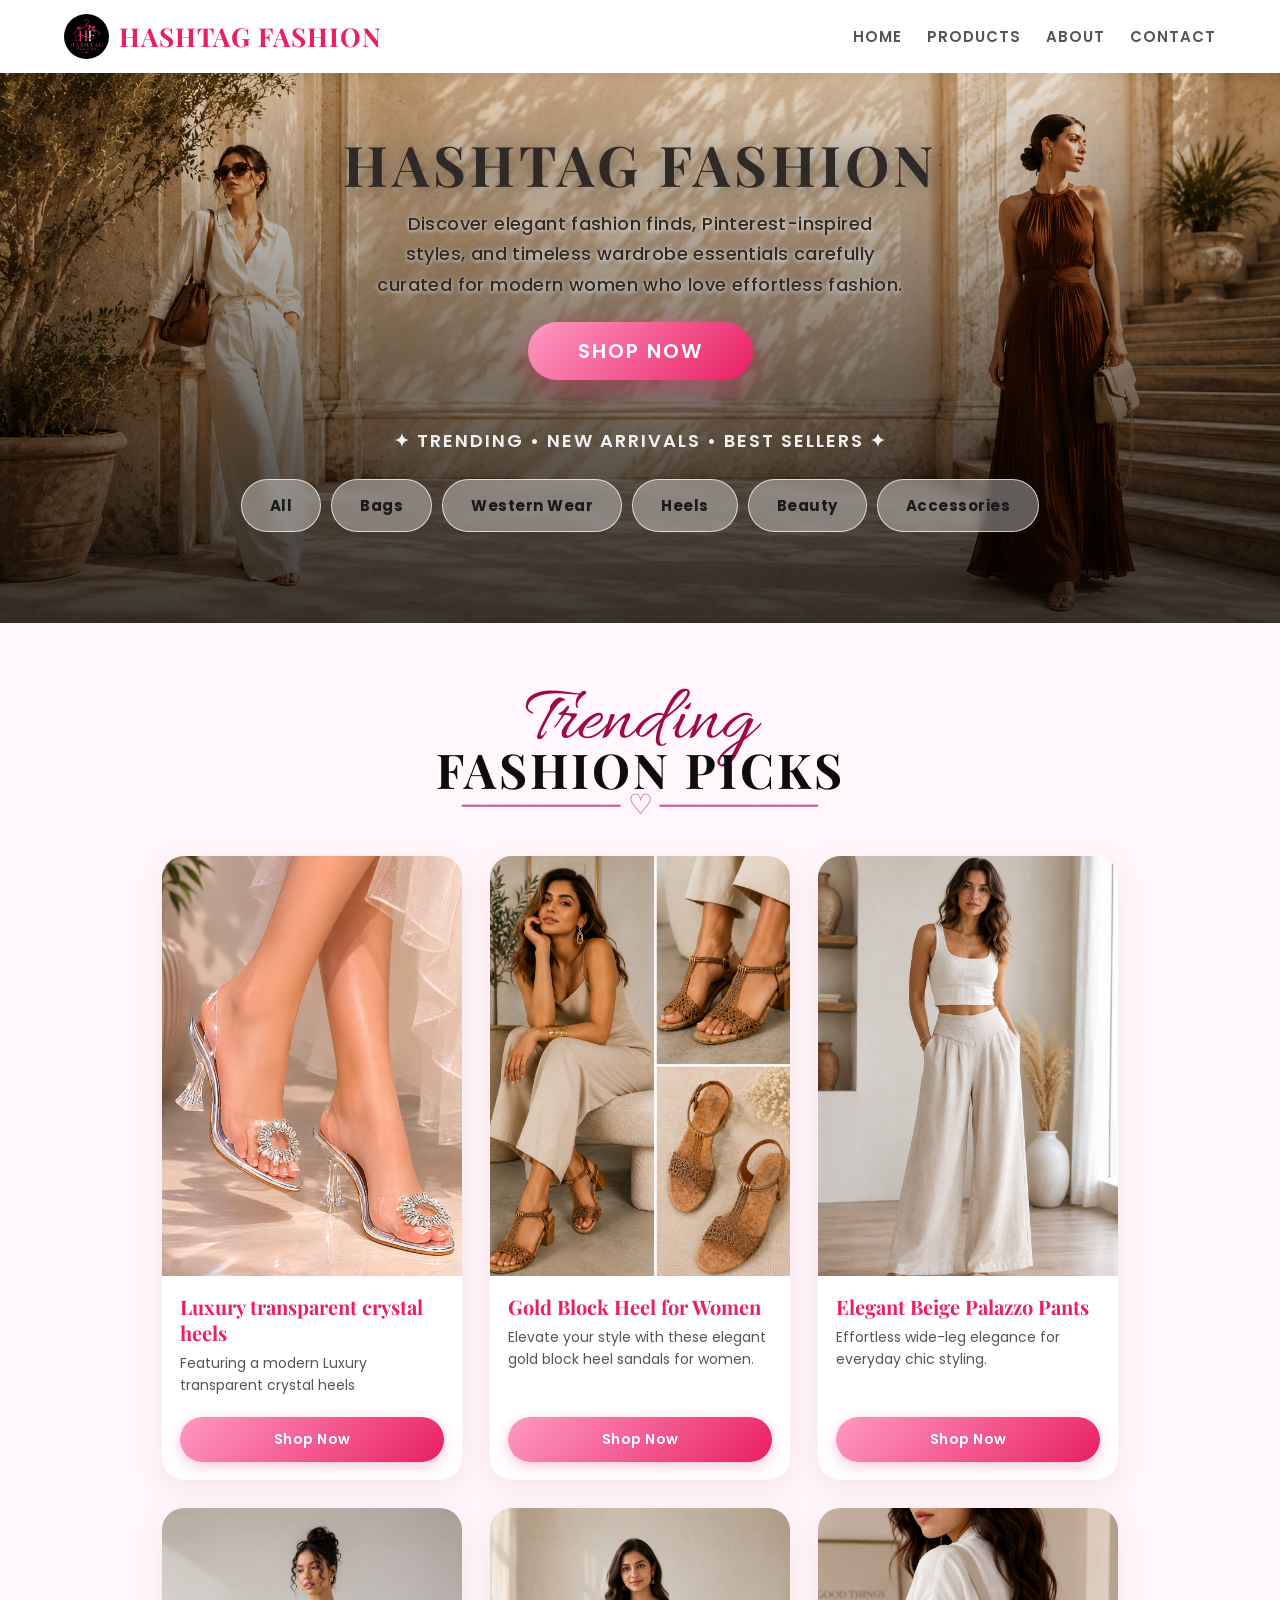
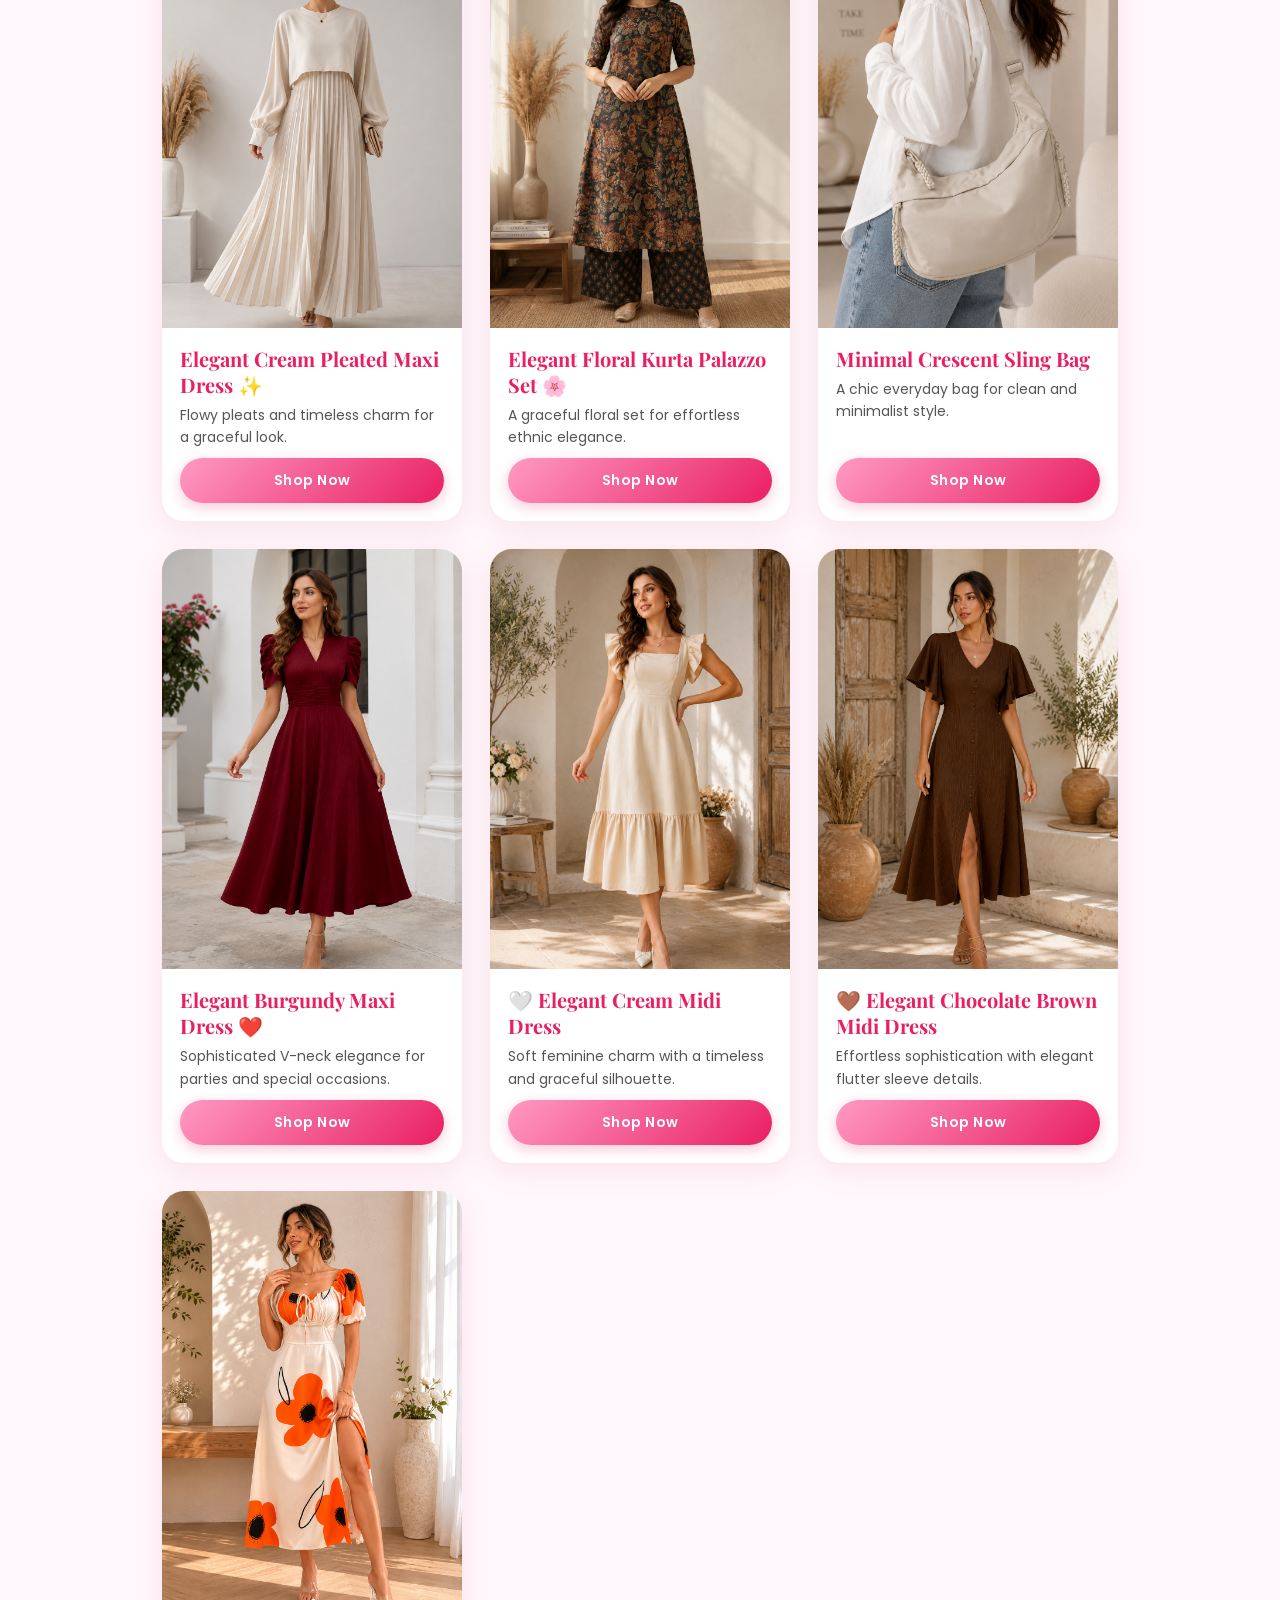
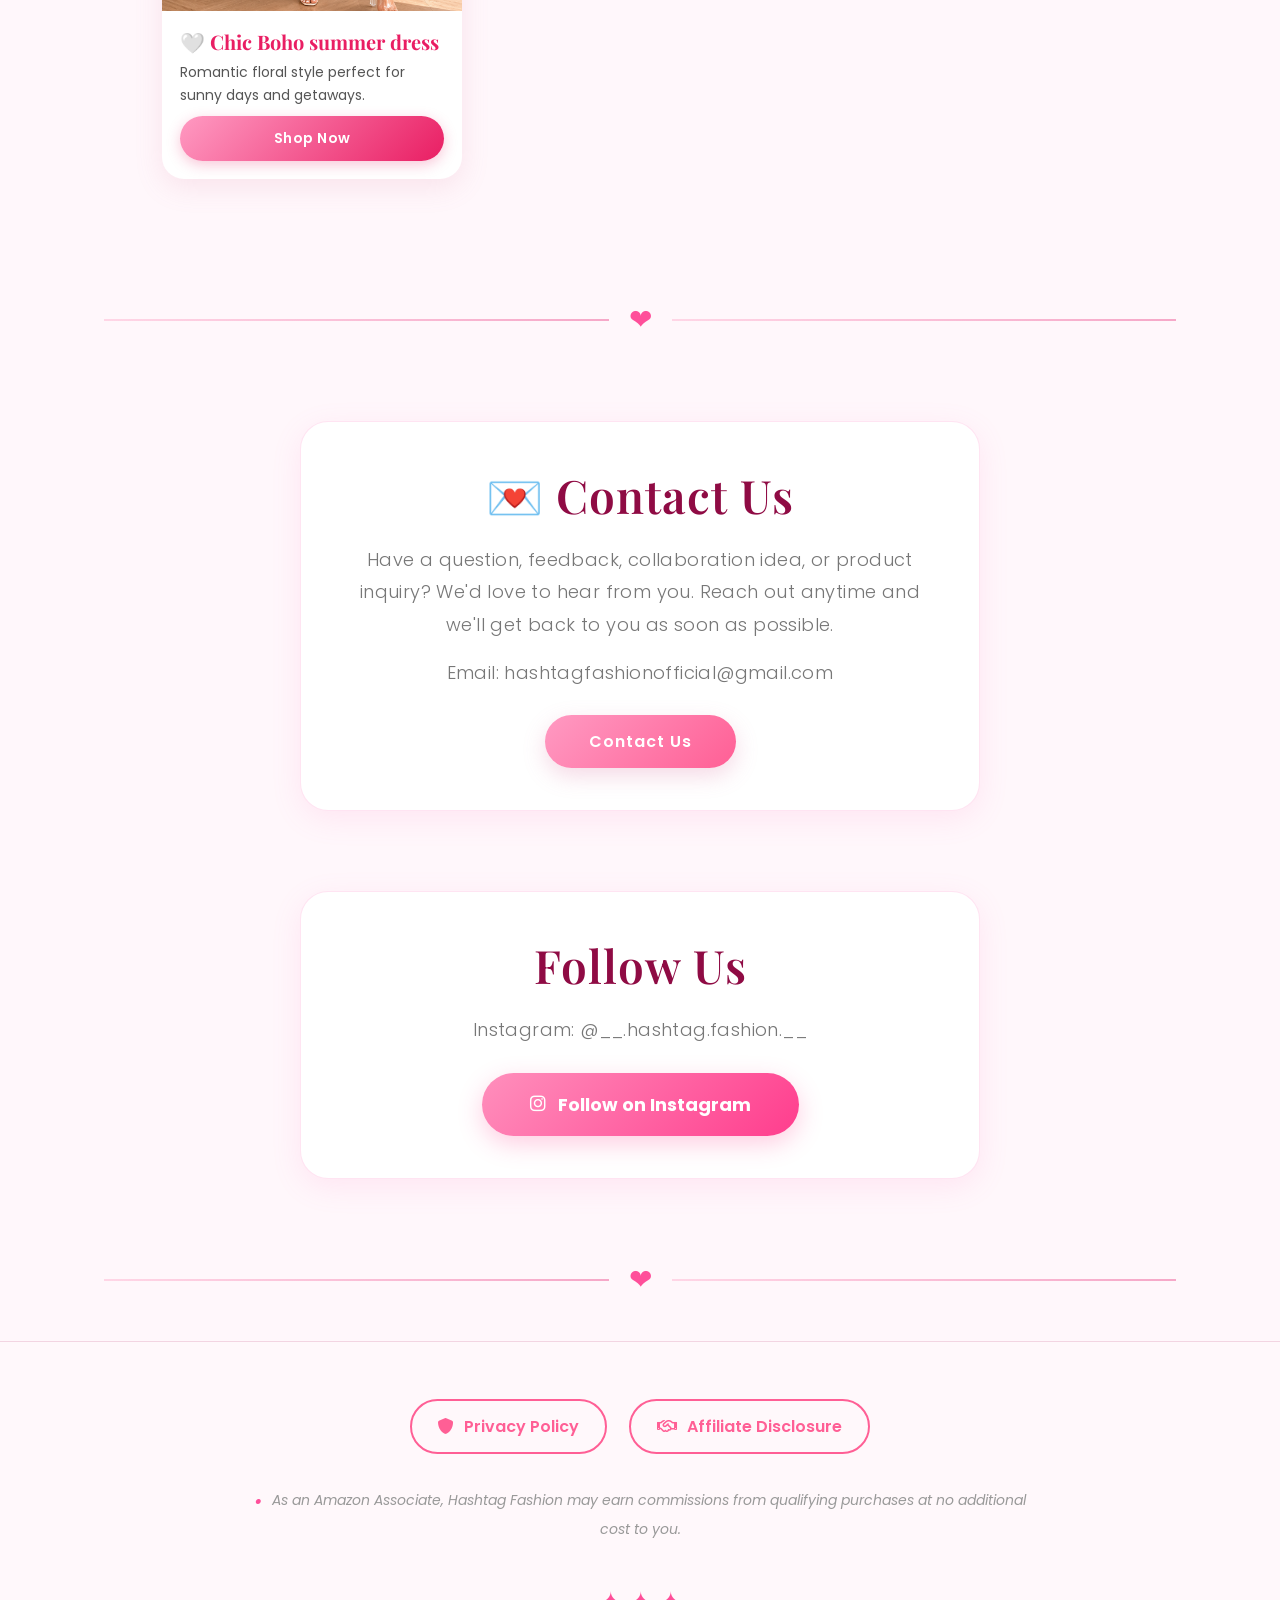
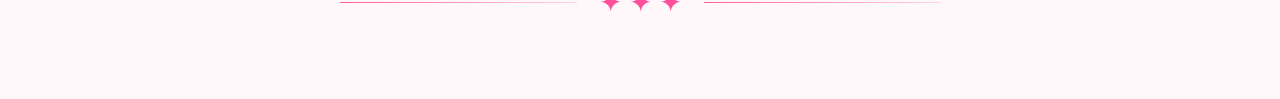
==== commit 6201707e: "Add files via upload" ====
--- a/index.html
+++ b/index.html
@@ -26,6 +26,16 @@
 <meta property="og:image" content="logo1.jpg">
 
 <link rel="stylesheet" href="https://cdnjs.cloudflare.com/ajax/libs/font-awesome/6.5.1/css/all.min.css">
+
+<!-- Google tag (gtag.js) -->
+<script async src="https://www.googletagmanager.com/gtag/js?id=G-7N4354HTTL"></script>
+<script>
+  window.dataLayer = window.dataLayer || [];
+  function gtag(){dataLayer.push(arguments);}
+  gtag('js', new Date());
+
+  gtag('config', 'G-7N4354HTTL');
+</script>
 
 </head>
 <body>
@@ -87,7 +97,51 @@
     <span class="heading-heart">──────── ♡ ────────</span>
 </div>
 
-    <div class="product-container">
+<div class="product-container">
+
+<a href="https://amzn.to/49AXnhX"
+   target="_blank"
+   rel="noopener noreferrer"
+   class="product-link">
+
+  <div class="product-card" data-category="heels">
+
+    <img src="transparent crystal heels.jpg" alt="Luxury transparent crystal heels" />
+
+    <h3>Luxury transparent crystal heels</h3>
+
+    <p>
+      Featuring a modern Luxury transparent crystal heels
+    </p>
+    </p>
+
+    <button>Shop Now</button>
+
+  </div>
+
+</a>      
+
+
+     <a href="https://amzn.to/4o2cUND"
+   target="_blank"
+   rel="noopener noreferrer"
+   class="product-link">
+
+  <div class="product-card" data-category="heels">
+
+    <img src="gold block heel sandal.jpg" alt="Gold Block Heel Sandals for Women" />
+
+    <h3>Gold Block Heel for Women</h3>
+
+    <p>
+      Elevate your style with these elegant gold block heel sandals for women.
+    </p>
+
+    <button>Shop Now</button>
+
+  </div>
+
+</a>
 
       <!-- Product 1 -->
      <a href="https://amzn.to/4dNCUYd"
--- a/style.css
+++ b/style.css
@@ -703,7 +703,7 @@
 }
 
 .hero-overlay p {
-    font-size: 9px;
+    font-size: 8px;
     line-height: 1.4;
     max-width: 85%;
     margin-bottom: 8px;
@@ -727,8 +727,8 @@
     display: flex;
     overflow-x: auto;
     white-space: nowrap;
-    gap: 6px;
-    padding: 0 10px;
+    gap: 4px;
+    padding: 0 8px;
     justify-content: flex-start;
     scrollbar-width: none;
 
@@ -744,7 +744,7 @@
     flex-shrink: 0;
     padding: 3px 8px;
     font-size: 7px;
-    border-radius: 18px;
+    border-radius: 16px;
 }
 
   /* Section heading */
@@ -764,49 +764,58 @@
 
   /* Products */
   .products {
-    padding: 20px 6px 40px;
-  }
-
-  .product-container {
+    padding: 15px 4px 30px;
+}
+
+.product-container {
     display: grid;
     grid-template-columns: repeat(2, 1fr);
-    gap: 8px;
+    gap: 10px;
     width: 100%;
-  }
-
-  .product-link {
+}
+
+.product-link {
     width: 100%;
-  }
-
-  .product-card {
+}
+
+.product-card {
     width: 100%;
-    border-radius: 14px;
-  }
-
-  .product-card img {
-    aspect-ratio: 3/4;
-    object-fit: cover;
-  }
-
-  .product-card h3 {
-    font-size: 13px;
-    padding: 10px 10px 4px;
-    line-height: 1.3;
-  }
-
-  .product-card p {
-    font-size: 12px;
-    padding: 0 10px;
-    margin-bottom: 6px;
-    line-height: 1.4;
-  }
-
-  .product-card button {
-    margin: auto 10px 10px;
-    padding: 9px 14px;
-    font-size: 12px;
-    border-radius: 20px;
-  }
+    border-radius: 10px;
+}
+
+.product-card img {
+  width: 100%;
+  height: 220px;
+  object-fit: cover;
+  object-position: center top;
+}
+
+.product-card h3 {
+    font-size: 11px;
+    padding: 6px 8px 2px;
+    line-height: 1.2;
+    margin: 0;
+
+    display: -webkit-box;
+    line-clamp: 2;
+    -webkit-line-clamp: 2;
+    -webkit-box-orient: vertical;
+    overflow: hidden;
+}
+
+.product-card p {
+    font-size: 11px;
+    padding: 0 8px;
+    margin-bottom: 4px;
+    line-height: 1.2;
+}
+
+.product-card button {
+    margin: auto 8px 8px;
+    padding: 7px 12px;
+    font-size: 11px;
+    border-radius: 18px;
+}
 
   /* Contact */
   .contact {
